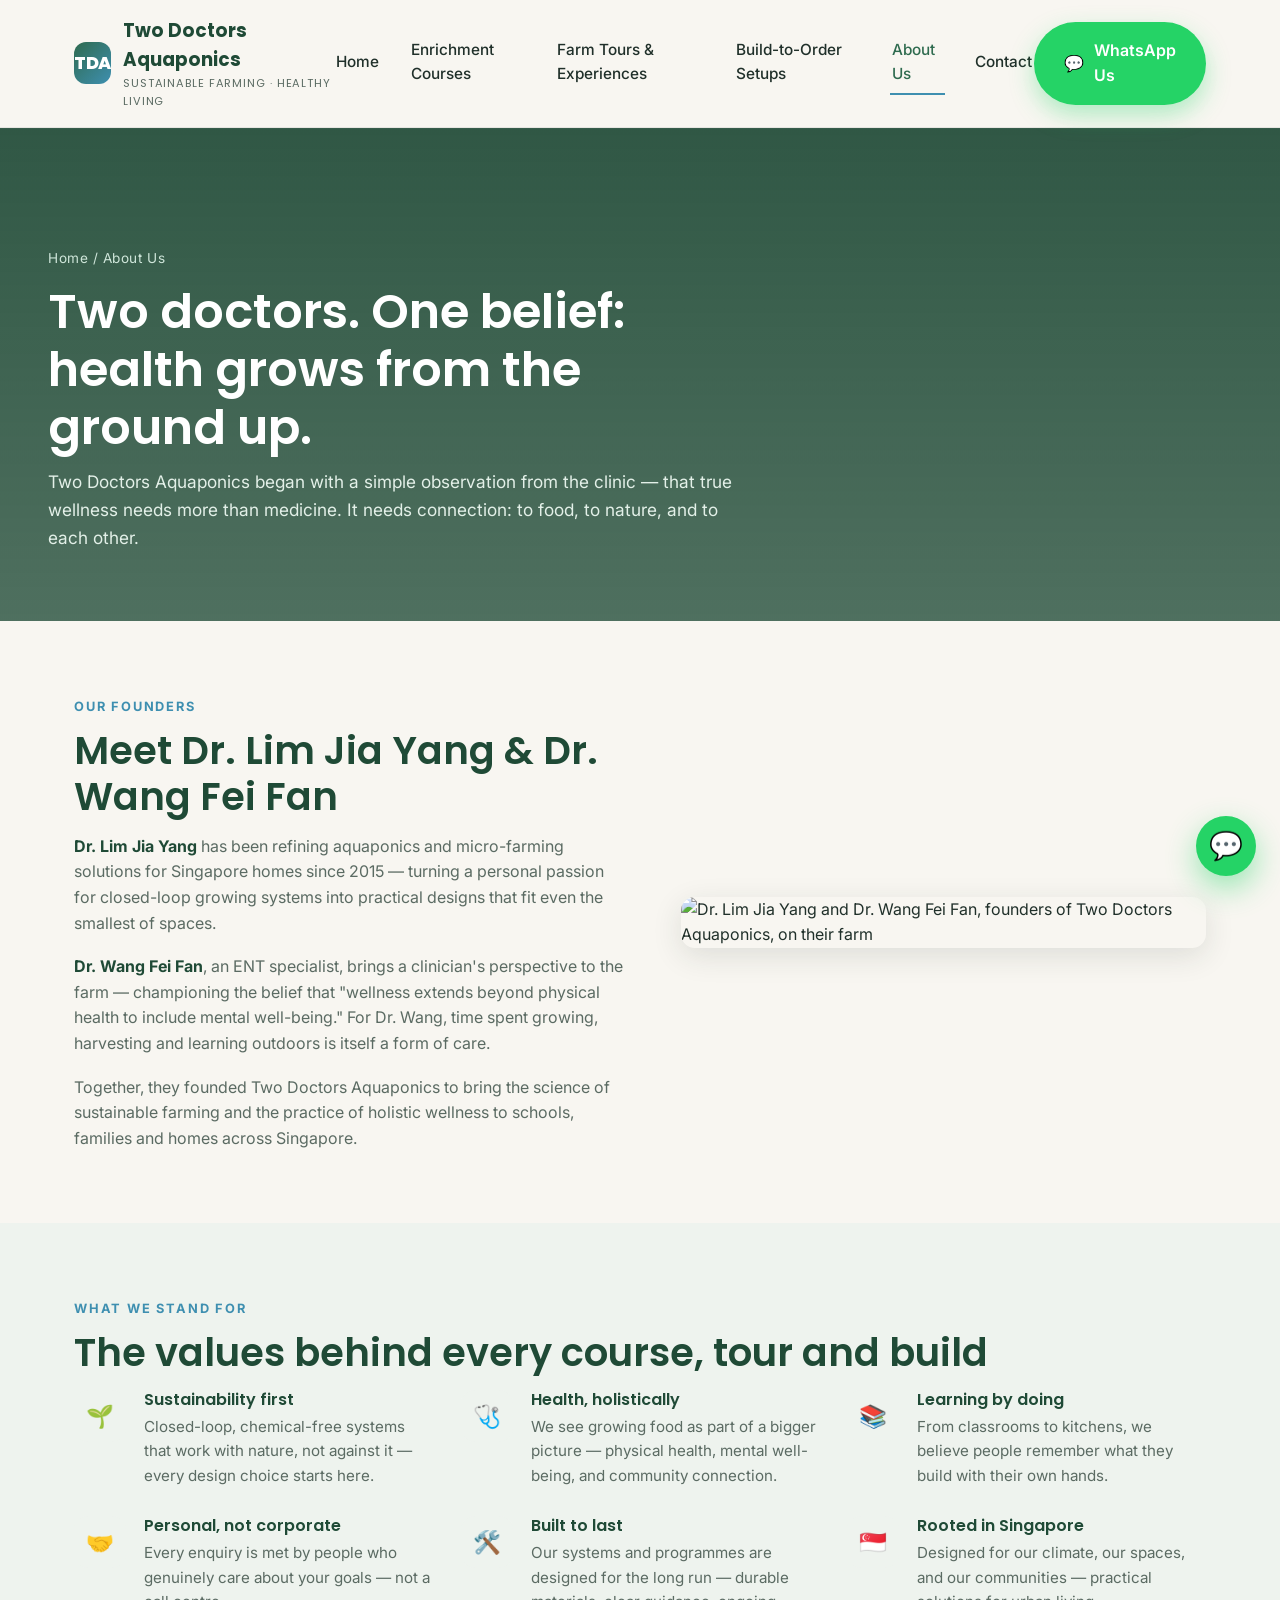
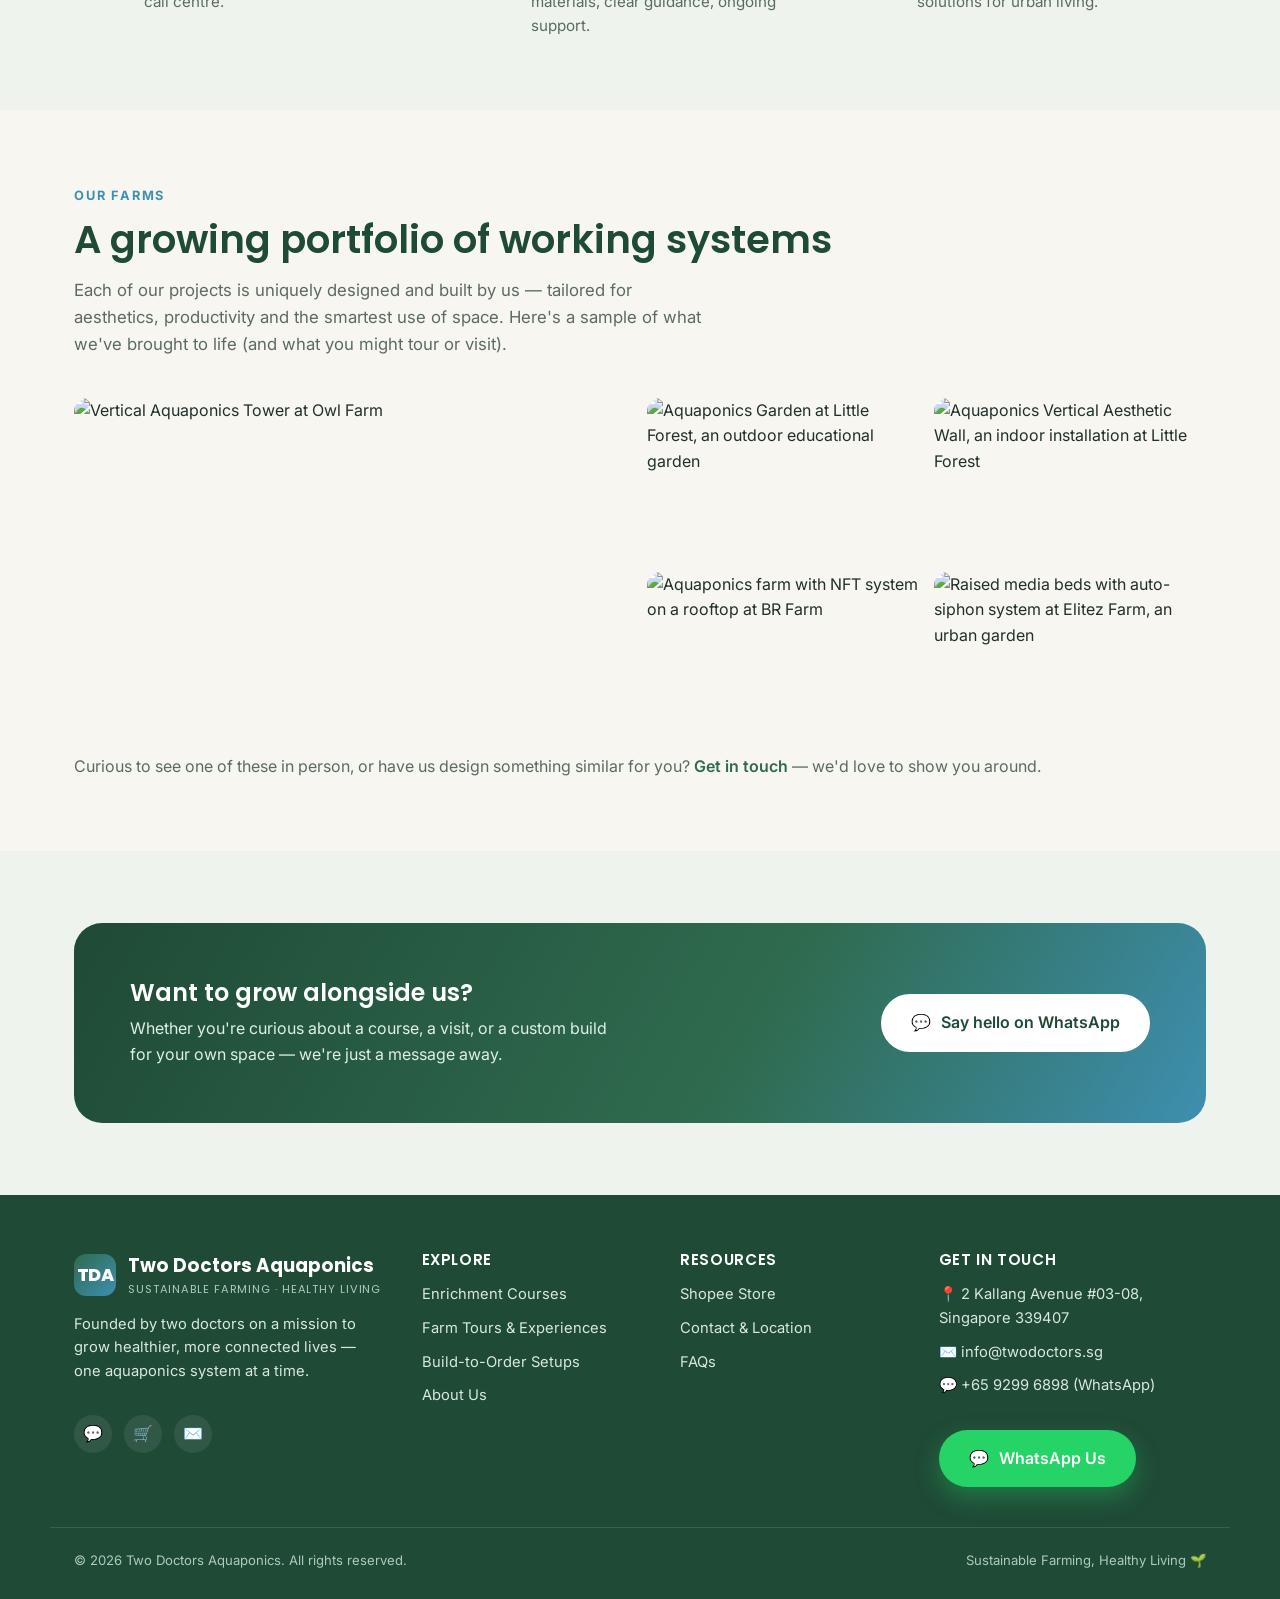
==== about.html @ 104b8935 "Initial site: Two Doctors Aquaponics marketing website Multi-page static site (home, enrichment cour" ====
<!DOCTYPE html>
<html lang="en-SG">
<head>
  <meta charset="UTF-8" />
  <meta name="viewport" content="width=device-width, initial-scale=1.0" />
  <title>About Us — Two Doctors, One Mission for Healthier Living | Two Doctors Aquaponics</title>
  <meta name="description" content="Meet the founders of Two Doctors Aquaponics — Dr. Lim Jia Yang and Dr. Wang Fei Fan — and learn how their belief in sustainable farming and holistic wellness grew into a Singapore aquaponics farm." />
  <meta name="keywords" content="Two Doctors Aquaponics founders, Dr Lim Jia Yang, Dr Wang Fei Fan, aquaponics Singapore story, sustainable farming mission, wellness and farming Singapore" />
  <meta name="robots" content="index, follow" />
  <link rel="canonical" href="https://limjyg.github.io/two-doctors-aquaponics/about.html" />
  <meta property="og:type" content="website" />
  <meta property="og:title" content="About Us | Two Doctors Aquaponics" />
  <meta property="og:description" content="Meet the founders behind Two Doctors Aquaponics and the story of how two doctors grew a farm rooted in sustainability and wellness." />
  <meta property="og:image" content="https://picsum.photos/seed/tda-about-og/1200/630" />
  <link rel="preconnect" href="https://fonts.googleapis.com" />
  <link href="https://fonts.googleapis.com/css2?family=Poppins:wght@500;600;700;800&amp;family=Inter:wght@400;500;600&amp;display=swap" rel="stylesheet" />
  <link rel="stylesheet" href="css/styles.css" />
  <link rel="icon" href="data:image/svg+xml,<svg xmlns=%22http://www.w3.org/2000/svg%22 viewBox=%220 0 100 100%22><rect width=%22100%22 height=%22100%22 rx=%2222%22 fill=%22%232f6b4f%22/><text x=%2250%22 y=%2266%22 font-size=%2248%22 text-anchor=%22middle%22 fill=%22white%22 font-family=%22Poppins,Arial%22 font-weight=%22700%22>TDA</text></svg>" />
  <script type="application/ld+json">
  {
    "@context": "https://schema.org",
    "@type": "AboutPage",
    "mainEntity": {
      "@type": "Organization",
      "name": "Two Doctors Aquaponics",
      "founder": [
        {"@type": "Person", "name": "Dr. Lim Jia Yang"},
        {"@type": "Person", "name": "Dr. Wang Fei Fan"}
      ],
      "description": "An aquaponics farm and education business founded by two doctors, focused on sustainable farming and holistic wellness."
    }
  }
  </script>
</head>
<body>
  <header class="site-header">
    <nav class="nav">
      <a href="index.html" class="brand">
        <span class="brand-mark">TDA</span>
        <span>Two Doctors Aquaponics<small>Sustainable Farming · Healthy Living</small></span>
      </a>
      <button class="nav-toggle" aria-label="Toggle navigation" aria-expanded="false">☰</button>
      <div class="nav-links">
        <a href="index.html">Home</a>
        <a href="enrichment-courses.html">Enrichment Courses</a>
        <a href="farm-tours-experiences.html">Farm Tours &amp; Experiences</a>
        <a href="custom-builds.html">Build-to-Order Setups</a>
        <a href="about.html">About Us</a>
        <a href="contact.html">Contact</a>
      </div>
      <div class="nav-cta">
        <a class="btn btn-whatsapp" href="https://wa.me/6592996898?text=Hi%20TDA%2C%20I%27d%20like%20to%20find%20out%20more%20about%20your%20story!" data-wa-label="nav_cta" target="_blank" rel="noopener">
          <span aria-hidden="true">💬</span><span class="btn-text-full">WhatsApp Us</span>
        </a>
      </div>
    </nav>
  </header>

  <header class="page-header" style="--hero-img: url('https://picsum.photos/seed/tda-about-hero/1900/700');">
    <div class="container">
      <div class="breadcrumb"><a href="index.html">Home</a> / About Us</div>
      <h1>Two doctors. One belief: health grows from the ground up.</h1>
      <p>Two Doctors Aquaponics began with a simple observation from the clinic — that true wellness needs more than medicine. It needs connection: to food, to nature, and to each other.</p>
    </div>
  </header>

  <section class="section">
    <div class="container">
      <div class="split">
        <div class="split-content reveal">
          <span class="eyebrow">Our Founders</span>
          <h2 class="section-title">Meet Dr. Lim Jia Yang &amp; Dr. Wang Fei Fan</h2>
          <p style="color:var(--color-muted); margin-bottom:18px;"><strong style="color:var(--color-primary-dark);">Dr. Lim Jia Yang</strong> has been refining aquaponics and micro-farming solutions for Singapore homes since 2015 — turning a personal passion for closed-loop growing systems into practical designs that fit even the smallest of spaces.</p>
          <p style="color:var(--color-muted); margin-bottom:18px;"><strong style="color:var(--color-primary-dark);">Dr. Wang Fei Fan</strong>, an ENT specialist, brings a clinician's perspective to the farm — championing the belief that "wellness extends beyond physical health to include mental well-being." For Dr. Wang, time spent growing, harvesting and learning outdoors is itself a form of care.</p>
          <p style="color:var(--color-muted);">Together, they founded Two Doctors Aquaponics to bring the science of sustainable farming and the practice of holistic wellness to schools, families and homes across Singapore.</p>
        </div>
        <div class="split-media reveal">
          <img src="https://picsum.photos/seed/tda-founders-portrait/760/640" alt="Dr. Lim Jia Yang and Dr. Wang Fei Fan, founders of Two Doctors Aquaponics, on their farm" loading="lazy" />
        </div>
      </div>
    </div>
  </section>

  <section class="section section-alt">
    <div class="container">
      <span class="eyebrow">What We Stand For</span>
      <h2 class="section-title">The values behind every course, tour and build</h2>
      <div class="grid grid-3">
        <div class="feature reveal">
          <div class="feature-icon" aria-hidden="true">🌱</div>
          <div><h4>Sustainability first</h4><p>Closed-loop, chemical-free systems that work with nature, not against it — every design choice starts here.</p></div>
        </div>
        <div class="feature reveal">
          <div class="feature-icon" aria-hidden="true">🩺</div>
          <div><h4>Health, holistically</h4><p>We see growing food as part of a bigger picture — physical health, mental well-being, and community connection.</p></div>
        </div>
        <div class="feature reveal">
          <div class="feature-icon" aria-hidden="true">📚</div>
          <div><h4>Learning by doing</h4><p>From classrooms to kitchens, we believe people remember what they build with their own hands.</p></div>
        </div>
        <div class="feature reveal">
          <div class="feature-icon" aria-hidden="true">🤝</div>
          <div><h4>Personal, not corporate</h4><p>Every enquiry is met by people who genuinely care about your goals — not a call centre.</p></div>
        </div>
        <div class="feature reveal">
          <div class="feature-icon" aria-hidden="true">🛠️</div>
          <div><h4>Built to last</h4><p>Our systems and programmes are designed for the long run — durable materials, clear guidance, ongoing support.</p></div>
        </div>
        <div class="feature reveal">
          <div class="feature-icon" aria-hidden="true">🇸🇬</div>
          <div><h4>Rooted in Singapore</h4><p>Designed for our climate, our spaces, and our communities — practical solutions for urban living.</p></div>
        </div>
      </div>
    </div>
  </section>

  <section class="section">
    <div class="container">
      <span class="eyebrow">Our Farms</span>
      <h2 class="section-title">A growing portfolio of working systems</h2>
      <p class="section-subtitle">Each of our projects is uniquely designed and built by us — tailored for aesthetics, productivity and the smartest use of space. Here's a sample of what we've brought to life (and what you might tour or visit).</p>
      <div class="gallery">
        <img class="span-2" src="https://picsum.photos/seed/tda-farm-owl/900/900" alt="Vertical Aquaponics Tower at Owl Farm" loading="lazy" />
        <img src="https://picsum.photos/seed/tda-farm-littleforest1/450/450" alt="Aquaponics Garden at Little Forest, an outdoor educational garden" loading="lazy" />
        <img src="https://picsum.photos/seed/tda-farm-littleforest2/450/450" alt="Aquaponics Vertical Aesthetic Wall, an indoor installation at Little Forest" loading="lazy" />
        <img src="https://picsum.photos/seed/tda-farm-brfarm/450/450" alt="Aquaponics farm with NFT system on a rooftop at BR Farm" loading="lazy" />
        <img src="https://picsum.photos/seed/tda-farm-elitez/450/450" alt="Raised media beds with auto-siphon system at Elitez Farm, an urban garden" loading="lazy" />
      </div>
      <p style="color:var(--color-muted); margin-top:22px;">Curious to see one of these in person, or have us design something similar for you? <a href="contact.html" style="color:var(--color-primary); font-weight:600;">Get in touch</a> — we'd love to show you around.</p>
    </div>
  </section>

  <section class="section section-alt">
    <div class="container">
      <div class="cta-band reveal">
        <div>
          <h2>Want to grow alongside us?</h2>
          <p>Whether you're curious about a course, a visit, or a custom build for your own space — we're just a message away.</p>
        </div>
        <a class="btn btn-ghost-light" href="https://wa.me/6592996898?text=Hi%20TDA%2C%20I%27d%20love%20to%20learn%20more%20about%20Two%20Doctors%20Aquaponics!" data-wa-label="about_cta_band" target="_blank" rel="noopener" style="background:#fff; color:var(--color-primary-dark); border-color:#fff;">
          <span aria-hidden="true">💬</span> Say hello on WhatsApp
        </a>
      </div>
    </div>
  </section>

  <footer class="site-footer">
    <div class="container footer-grid">
      <div>
        <div class="brand" style="color:#fff; margin-bottom:14px;">
          <span class="brand-mark">TDA</span>
          <span>Two Doctors Aquaponics<small style="color:#aecabd;">Sustainable Farming · Healthy Living</small></span>
        </div>
        <p style="font-size:0.92rem; max-width:320px;">Founded by two doctors on a mission to grow healthier, more connected lives — one aquaponics system at a time.</p>
        <div class="social-row mt-32">
          <a href="https://wa.me/6592996898" target="_blank" rel="noopener" aria-label="WhatsApp" data-wa-label="footer_social">💬</a>
          <a href="https://shopee.sg/shop/1357165918" target="_blank" rel="noopener" aria-label="Shopee Store">🛒</a>
          <a href="mailto:info@twodoctors.sg" aria-label="Email">✉️</a>
        </div>
      </div>
      <div>
        <h4>Explore</h4>
        <ul>
          <li><a href="enrichment-courses.html">Enrichment Courses</a></li>
          <li><a href="farm-tours-experiences.html">Farm Tours &amp; Experiences</a></li>
          <li><a href="custom-builds.html">Build-to-Order Setups</a></li>
          <li><a href="about.html">About Us</a></li>
        </ul>
      </div>
      <div>
        <h4>Resources</h4>
        <ul>
          <li><a href="https://shopee.sg/shop/1357165918" target="_blank" rel="noopener">Shopee Store</a></li>
          <li><a href="contact.html">Contact &amp; Location</a></li>
          <li><a href="index.html#offerings">FAQs</a></li>
        </ul>
      </div>
      <div>
        <h4>Get In Touch</h4>
        <ul>
          <li>📍 2 Kallang Avenue #03-08, Singapore 339407</li>
          <li>✉️ <a href="mailto:info@twodoctors.sg">info@twodoctors.sg</a></li>
          <li>💬 <a href="https://wa.me/6592996898" target="_blank" rel="noopener">+65 9299 6898 (WhatsApp)</a></li>
        </ul>
        <a class="btn btn-whatsapp mt-32" href="https://wa.me/6592996898?text=Hi%20TDA%2C%20I%27d%20like%20to%20find%20out%20more!" data-wa-label="footer_cta" target="_blank" rel="noopener">
          <span aria-hidden="true">💬</span> WhatsApp Us
        </a>
      </div>
    </div>
    <div class="container footer-bottom">
      <span>© <span id="year"></span> Two Doctors Aquaponics. All rights reserved.</span>
      <span>Sustainable Farming, Healthy Living 🌱</span>
    </div>
  </footer>
  <a class="whatsapp-float" href="https://wa.me/6592996898?text=Hi%20TDA%2C%20I%27d%20like%20to%20find%20out%20more%20about%20your%20story!" target="_blank" rel="noopener" aria-label="Chat with Two Doctors Aquaponics on WhatsApp" data-wa-label="floating_button">💬</a>
  <script src="js/main.js"></script>
</body>
</html>
---- css/styles.css ----
/* ========================================================
   Two Doctors Aquaponics — Site Styles
   Palette: deep leaf green, aqua-water blue, warm wood accent,
   cream backgrounds — evokes the closed-loop fish + plant system.
   ======================================================== */

:root {
  --color-primary: #2f6b4f;       /* deep leaf green */
  --color-primary-dark: #1f4a36;
  --color-secondary: #3e8fb0;     /* aqua / water blue */
  --color-accent: #d9a954;        /* warm wood / harvest gold */
  --color-whatsapp: #25d366;      /* WhatsApp brand green for CTAs */
  --color-whatsapp-dark: #1ebe5d;
  --color-bg: #f8f6f1;            /* warm cream */
  --color-bg-alt: #eef3ee;        /* pale leaf-tinted background */
  --color-dark: #20302a;          /* near-black green for text */
  --color-muted: #5b6b63;
  --color-white: #ffffff;
  --shadow-soft: 0 8px 30px rgba(32, 48, 42, 0.12);
  --radius: 14px;
  --max-width: 1180px;
  --font-heading: 'Poppins', 'Segoe UI', sans-serif;
  --font-body: 'Inter', 'Segoe UI', sans-serif;
}

* { box-sizing: border-box; margin: 0; padding: 0; }

html { scroll-behavior: smooth; }

body {
  font-family: var(--font-body);
  color: var(--color-dark);
  background: var(--color-bg);
  line-height: 1.6;
  -webkit-font-smoothing: antialiased;
}

img { max-width: 100%; display: block; }

a { color: inherit; text-decoration: none; }

h1, h2, h3, h4 {
  font-family: var(--font-heading);
  font-weight: 600;
  line-height: 1.2;
  color: var(--color-primary-dark);
}

.container {
  max-width: var(--max-width);
  margin: 0 auto;
  padding: 0 24px;
}

.section { padding: 72px 0; }
.section-alt { background: var(--color-bg-alt); }

.eyebrow {
  display: inline-block;
  font-size: 0.8rem;
  letter-spacing: 0.14em;
  text-transform: uppercase;
  color: var(--color-secondary);
  font-weight: 700;
  margin-bottom: 10px;
}

.section-title { font-size: clamp(1.7rem, 3.4vw, 2.4rem); margin-bottom: 14px; }
.section-subtitle { color: var(--color-muted); max-width: 640px; margin-bottom: 40px; font-size: 1.05rem; }

/* ---------- Buttons ---------- */
.btn {
  display: inline-flex;
  align-items: center;
  gap: 10px;
  padding: 14px 28px;
  border-radius: 999px;
  font-weight: 600;
  font-size: 1rem;
  border: 2px solid transparent;
  cursor: pointer;
  transition: transform 0.15s ease, box-shadow 0.15s ease, background 0.15s ease;
}
.btn:hover { transform: translateY(-2px); }

.btn-whatsapp {
  background: var(--color-whatsapp);
  color: var(--color-white);
  box-shadow: 0 10px 24px rgba(37, 211, 102, 0.35);
}
.btn-whatsapp:hover { background: var(--color-whatsapp-dark); }

.btn-outline {
  background: transparent;
  border-color: var(--color-primary);
  color: var(--color-primary-dark);
}
.btn-outline:hover { background: var(--color-primary); color: var(--color-white); }

.btn-ghost-light {
  background: rgba(255,255,255,0.12);
  border-color: rgba(255,255,255,0.6);
  color: var(--color-white);
  backdrop-filter: blur(4px);
}
.btn-ghost-light:hover { background: var(--color-white); color: var(--color-primary-dark); }

/* ---------- Header / Nav ---------- */
.site-header {
  position: sticky;
  top: 0;
  z-index: 100;
  background: rgba(248, 246, 241, 0.92);
  backdrop-filter: blur(8px);
  border-bottom: 1px solid rgba(32, 48, 42, 0.08);
}
.nav {
  display: flex;
  align-items: center;
  justify-content: space-between;
  padding: 16px 24px;
  max-width: var(--max-width);
  margin: 0 auto;
}
.brand {
  display: flex;
  align-items: center;
  gap: 12px;
  font-family: var(--font-heading);
  font-weight: 700;
  font-size: 1.15rem;
  color: var(--color-primary-dark);
}
.brand-mark {
  width: 42px;
  height: 42px;
  border-radius: 12px;
  background: linear-gradient(135deg, var(--color-primary) 0%, var(--color-secondary) 100%);
  display: flex;
  align-items: center;
  justify-content: center;
  color: var(--color-white);
  font-weight: 800;
  font-size: 1.1rem;
  letter-spacing: -0.02em;
}
.brand small { display: block; font-weight: 400; font-size: 0.7rem; color: var(--color-muted); letter-spacing: 0.08em; text-transform: uppercase; }

.nav-links {
  display: flex;
  align-items: center;
  gap: 28px;
  font-weight: 500;
  font-size: 0.96rem;
}
.nav-links a { padding: 6px 2px; border-bottom: 2px solid transparent; transition: border-color 0.15s ease, color 0.15s ease; }
.nav-links a:hover, .nav-links a.active { color: var(--color-primary); border-bottom-color: var(--color-secondary); }

.nav-cta { display: flex; align-items: center; gap: 16px; }
.nav-toggle { display: none; background: none; border: none; font-size: 1.6rem; cursor: pointer; color: var(--color-primary-dark); }

@media (max-width: 880px) {
  .nav-links {
    position: absolute;
    top: 100%; left: 0; right: 0;
    background: var(--color-white);
    flex-direction: column;
    align-items: flex-start;
    padding: 18px 24px;
    gap: 14px;
    box-shadow: var(--shadow-soft);
    display: none;
  }
  .nav-links.open { display: flex; }
  .nav-toggle { display: block; }
  .nav-cta .btn span.btn-text-full { display: none; }
}

/* ---------- Hero ---------- */
.hero {
  position: relative;
  min-height: 86vh;
  display: flex;
  align-items: center;
  color: var(--color-white);
  overflow: hidden;
}
.hero-bg {
  position: absolute;
  inset: 0;
  background-size: cover;
  background-position: center;
  transform: scale(1.04);
}
.hero-overlay {
  position: absolute;
  inset: 0;
  background: linear-gradient(180deg, rgba(20,40,32,0.62) 0%, rgba(20,40,32,0.78) 100%);
}
.hero-content {
  position: relative;
  z-index: 2;
  max-width: 720px;
  padding: 120px 24px 80px;
  margin: 0 auto;
  width: 100%;
}
.hero .eyebrow { color: #bfe6cf; }
.hero h1 {
  color: var(--color-white);
  font-size: clamp(2.2rem, 5.4vw, 3.6rem);
  margin-bottom: 18px;
}
.hero p { font-size: 1.15rem; color: #e7f1ea; max-width: 560px; margin-bottom: 34px; }
.hero-actions { display: flex; flex-wrap: wrap; gap: 16px; }
.hero-stats {
  position: relative;
  z-index: 2;
  display: flex;
  flex-wrap: wrap;
  gap: 36px;
  max-width: var(--max-width);
  margin: 0 auto;
  padding: 0 24px 48px;
}
.hero-stat strong { display: block; font-size: 1.6rem; font-family: var(--font-heading); }
.hero-stat span { font-size: 0.85rem; color: #cfe6da; letter-spacing: 0.04em; }

/* ---------- Offering / Feature Cards ---------- */
.grid {
  display: grid;
  gap: 28px;
}
.grid-4 { grid-template-columns: repeat(4, 1fr); }
.grid-3 { grid-template-columns: repeat(3, 1fr); }
.grid-2 { grid-template-columns: repeat(2, 1fr); }
@media (max-width: 1000px) { .grid-4 { grid-template-columns: repeat(2, 1fr); } .grid-3 { grid-template-columns: repeat(2,1fr);} }
@media (max-width: 640px) { .grid-4, .grid-3, .grid-2 { grid-template-columns: 1fr; } }

.card {
  background: var(--color-white);
  border-radius: var(--radius);
  overflow: hidden;
  box-shadow: var(--shadow-soft);
  display: flex;
  flex-direction: column;
  transition: transform 0.2s ease, box-shadow 0.2s ease;
}
.card:hover { transform: translateY(-6px); box-shadow: 0 20px 44px rgba(32,48,42,0.18); }
.card-img { aspect-ratio: 4 / 3; overflow: hidden; }
.card-img img { width: 100%; height: 100%; object-fit: cover; transition: transform 0.4s ease; }
.card:hover .card-img img { transform: scale(1.08); }
.card-body { padding: 22px 22px 26px; display: flex; flex-direction: column; gap: 10px; flex: 1; }
.card-body h3 { font-size: 1.15rem; }
.card-body p { color: var(--color-muted); font-size: 0.95rem; flex: 1; }
.card-tag {
  align-self: flex-start;
  font-size: 0.72rem;
  letter-spacing: 0.08em;
  text-transform: uppercase;
  font-weight: 700;
  color: var(--color-secondary);
  background: rgba(62,143,176,0.12);
  padding: 5px 12px;
  border-radius: 999px;
}
.card-link { font-weight: 600; color: var(--color-primary); display: inline-flex; align-items: center; gap: 6px; }
.card-link:hover { color: var(--color-secondary); }

/* feature / icon list */
.feature {
  display: flex;
  gap: 18px;
  align-items: flex-start;
}
.feature-icon {
  flex-shrink: 0;
  width: 52px; height: 52px;
  border-radius: 14px;
  background: var(--color-bg-alt);
  display: flex; align-items: center; justify-content: center;
  font-size: 1.4rem;
}
.feature h4 { margin-bottom: 6px; }
.feature p { color: var(--color-muted); font-size: 0.95rem; }

/* ---------- Photo gallery / collage ---------- */
.gallery { display: grid; grid-template-columns: repeat(4, 1fr); grid-auto-rows: 160px; gap: 14px; }
.gallery img { width: 100%; height: 100%; object-fit: cover; border-radius: var(--radius); }
.gallery .span-2 { grid-column: span 2; grid-row: span 2; }
@media (max-width: 760px) {
  .gallery { grid-template-columns: repeat(2, 1fr); grid-auto-rows: 130px; }
  .gallery .span-2 { grid-column: span 2; grid-row: span 1; }
}

/* ---------- Split / About sections ---------- */
.split {
  display: grid;
  grid-template-columns: 1.05fr 1fr;
  gap: 56px;
  align-items: center;
}
@media (max-width: 880px) { .split { grid-template-columns: 1fr; } }
.split img { border-radius: var(--radius); box-shadow: var(--shadow-soft); }
.split.reverse .split-media { order: 2; }
@media (max-width: 880px) { .split.reverse .split-media { order: 0; } }

/* ---------- Steps / process ---------- */
.steps { counter-reset: step; display: grid; grid-template-columns: repeat(4, 1fr); gap: 24px; }
@media (max-width: 880px) { .steps { grid-template-columns: repeat(2, 1fr); } }
@media (max-width: 540px) { .steps { grid-template-columns: 1fr; } }
.step { position: relative; padding: 28px 22px; background: var(--color-white); border-radius: var(--radius); box-shadow: var(--shadow-soft); }
.step::before {
  counter-increment: step;
  content: counter(step);
  display: inline-flex;
  align-items: center; justify-content: center;
  width: 38px; height: 38px;
  border-radius: 50%;
  background: var(--color-primary);
  color: var(--color-white);
  font-weight: 700;
  margin-bottom: 14px;
  font-family: var(--font-heading);
}
.step h4 { margin-bottom: 8px; }
.step p { color: var(--color-muted); font-size: 0.92rem; }

/* ---------- Testimonials ---------- */
.testimonial {
  background: var(--color-white);
  border-radius: var(--radius);
  padding: 28px 26px;
  box-shadow: var(--shadow-soft);
}
.testimonial p.quote { font-size: 1.02rem; color: var(--color-dark); margin-bottom: 18px; }
.testimonial .who { display: flex; align-items: center; gap: 12px; }
.avatar { width: 44px; height: 44px; border-radius: 50%; background: var(--color-bg-alt); display: flex; align-items: center; justify-content: center; font-weight: 700; color: var(--color-primary); }
.who strong { display: block; font-size: 0.92rem; }
.who span { font-size: 0.8rem; color: var(--color-muted); }
.stars { color: var(--color-accent); letter-spacing: 2px; margin-bottom: 10px; }

/* ---------- CTA band ---------- */
.cta-band {
  background: linear-gradient(120deg, var(--color-primary-dark), var(--color-primary) 60%, var(--color-secondary));
  color: var(--color-white);
  border-radius: 28px;
  padding: 56px;
  display: flex;
  flex-wrap: wrap;
  align-items: center;
  justify-content: space-between;
  gap: 28px;
}
.cta-band h2 { color: var(--color-white); margin-bottom: 8px; }
.cta-band p { color: #dff0e6; max-width: 480px; }
@media (max-width: 700px) { .cta-band { padding: 36px 26px; text-align: center; justify-content: center; } .cta-band p { margin: 0 auto; } }

/* ---------- FAQ ---------- */
.faq-item { border-bottom: 1px solid rgba(32,48,42,0.12); padding: 20px 0; }
.faq-item summary { cursor: pointer; font-weight: 600; font-size: 1.02rem; list-style: none; display: flex; justify-content: space-between; align-items: center; }
.faq-item summary::-webkit-details-marker { display: none; }
.faq-item summary::after { content: '+'; font-size: 1.4rem; color: var(--color-secondary); transition: transform 0.2s ease; }
.faq-item[open] summary::after { transform: rotate(45deg); }
.faq-item p { margin-top: 12px; color: var(--color-muted); }

/* ---------- Page header (inner pages) ---------- */
.page-header {
  background: linear-gradient(180deg, rgba(31,74,54,0.92), rgba(31,74,54,0.78)), var(--hero-img, none);
  background-size: cover;
  background-position: center;
  color: var(--color-white);
  padding: 120px 24px 70px;
  text-align: left;
}
.page-header .container { max-width: 760px; margin: 0; }
.page-header h1 { color: var(--color-white); font-size: clamp(2rem, 4.6vw, 3rem); }
.page-header p { color: #e3f0e8; margin-top: 12px; font-size: 1.08rem; }
.breadcrumb { font-size: 0.85rem; color: #cfe6da; margin-bottom: 14px; letter-spacing: 0.04em; }
.breadcrumb a:hover { color: var(--color-white); text-decoration: underline; }

/* ---------- Footer ---------- */
.site-footer {
  background: var(--color-primary-dark);
  color: #d9e8df;
  padding: 56px 0 28px;
}
.footer-grid { display: grid; grid-template-columns: 1.4fr 1fr 1fr 1.2fr; gap: 36px; }
@media (max-width: 800px) { .footer-grid { grid-template-columns: repeat(2, 1fr); } }
@media (max-width: 540px) { .footer-grid { grid-template-columns: 1fr; } }
.footer-grid h4 { color: var(--color-white); font-size: 0.95rem; margin-bottom: 14px; letter-spacing: 0.04em; text-transform: uppercase; }
.footer-grid ul { list-style: none; display: flex; flex-direction: column; gap: 10px; font-size: 0.92rem; }
.footer-grid a:hover { color: var(--color-white); }
.footer-bottom {
  border-top: 1px solid rgba(255,255,255,0.12);
  margin-top: 40px;
  padding-top: 22px;
  display: flex; flex-wrap: wrap; gap: 12px;
  justify-content: space-between;
  font-size: 0.82rem;
  color: #aecabd;
}
.social-row { display: flex; gap: 12px; }
.social-row a {
  width: 38px; height: 38px; border-radius: 50%;
  background: rgba(255,255,255,0.08);
  display: flex; align-items: center; justify-content: center;
  font-size: 1rem;
}
.social-row a:hover { background: var(--color-secondary); }

/* ---------- Floating WhatsApp button ---------- */
.whatsapp-float {
  position: fixed;
  bottom: 24px;
  right: 24px;
  z-index: 200;
  background: var(--color-whatsapp);
  color: var(--color-white);
  width: 60px; height: 60px;
  border-radius: 50%;
  display: flex; align-items: center; justify-content: center;
  font-size: 1.7rem;
  box-shadow: 0 12px 30px rgba(37,211,102,0.45);
  animation: pulse-wa 2.6s infinite;
}
.whatsapp-float:hover { transform: scale(1.08); }
@keyframes pulse-wa {
  0% { box-shadow: 0 0 0 0 rgba(37,211,102,0.45); }
  70% { box-shadow: 0 0 0 16px rgba(37,211,102,0); }
  100% { box-shadow: 0 0 0 0 rgba(37,211,102,0); }
}

/* ---------- Utility ---------- */
.text-center { text-align: center; }
.mx-auto { margin-left: auto; margin-right: auto; }
.mt-32 { margin-top: 32px; }
.badge-row { display: flex; flex-wrap: wrap; gap: 12px; margin-top: 18px; }
.badge {
  font-size: 0.8rem; font-weight: 600;
  padding: 8px 16px; border-radius: 999px;
  background: var(--color-bg-alt); color: var(--color-primary-dark);
}
.reveal { opacity: 0; transform: translateY(24px); transition: opacity 0.6s ease, transform 0.6s ease; }
.reveal.in-view { opacity: 1; transform: translateY(0); }
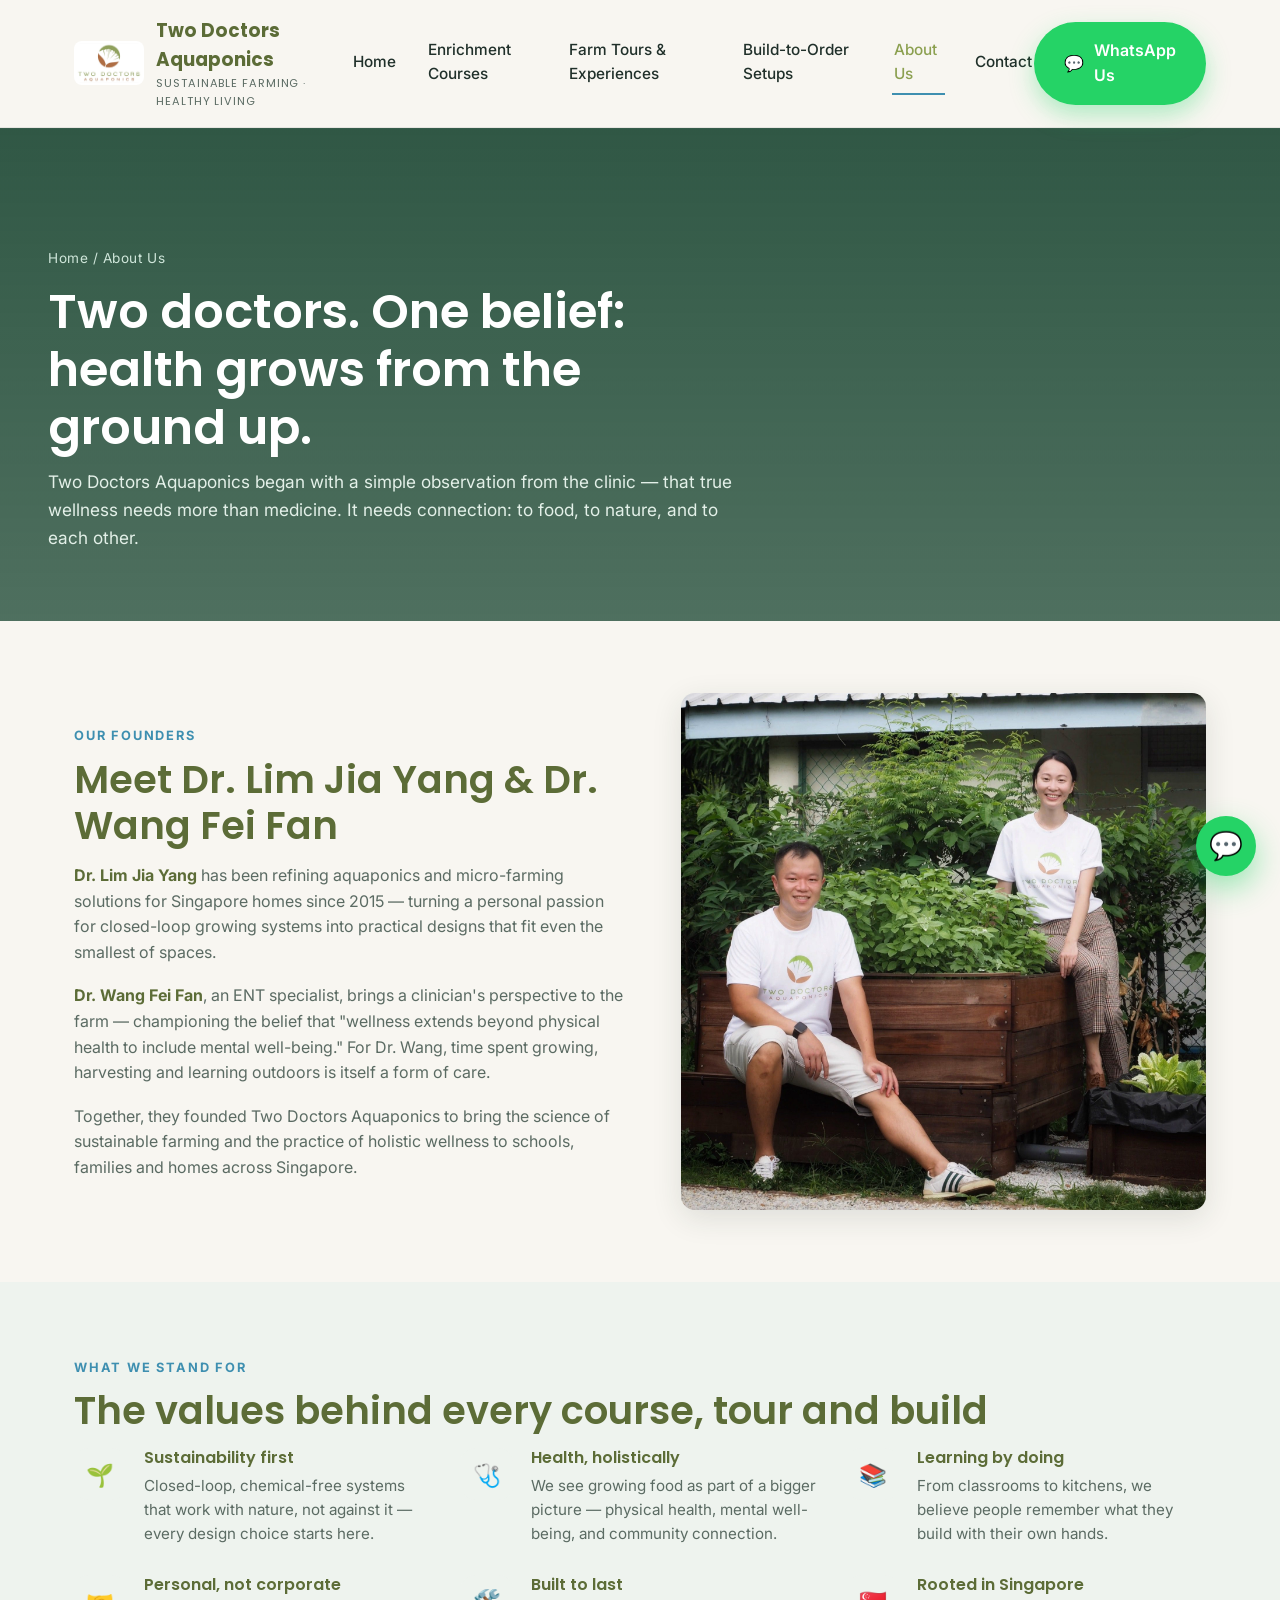
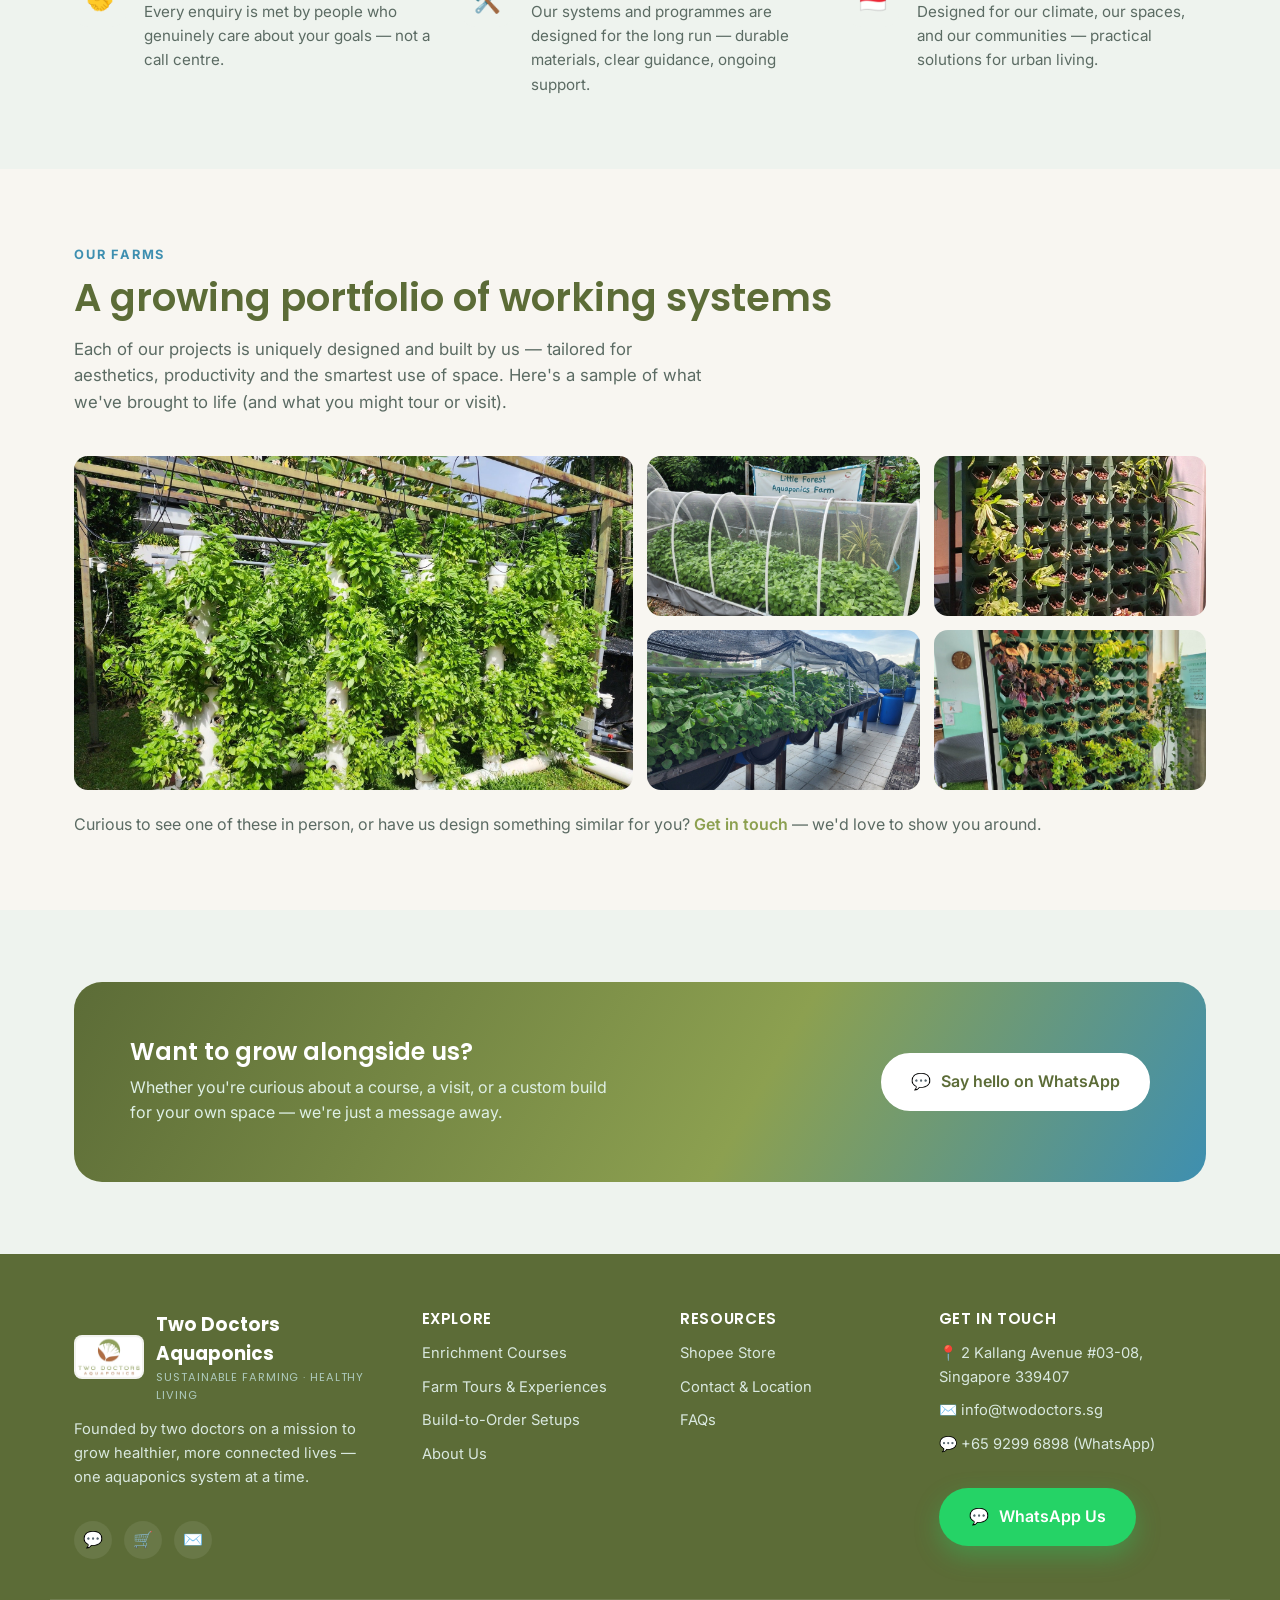
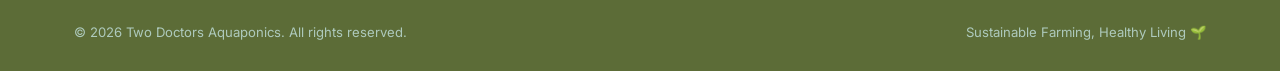
==== commit adbec4b3: "Replace placeholder imagery with TDA's real photos and logo Sourced the actual logo and farm/team ph" ====
--- a/about.html
+++ b/about.html
@@ -11,7 +11,7 @@
   <meta property="og:type" content="website" />
   <meta property="og:title" content="About Us | Two Doctors Aquaponics" />
   <meta property="og:description" content="Meet the founders behind Two Doctors Aquaponics and the story of how two doctors grew a farm rooted in sustainability and wellness." />
-  <meta property="og:image" content="https://picsum.photos/seed/tda-about-og/1200/630" />
+  <meta property="og:image" content="https://limjyg.github.io/two-doctors-aquaponics/images/home-img-3.jpg" />
   <link rel="preconnect" href="https://fonts.googleapis.com" />
   <link href="https://fonts.googleapis.com/css2?family=Poppins:wght@500;600;700;800&amp;family=Inter:wght@400;500;600&amp;display=swap" rel="stylesheet" />
   <link rel="stylesheet" href="css/styles.css" />
@@ -36,7 +36,7 @@
   <header class="site-header">
     <nav class="nav">
       <a href="index.html" class="brand">
-        <span class="brand-mark">TDA</span>
+        <img class="brand-logo" src="images/logo.jpg" alt="Two Doctors Aquaponics logo" />
         <span>Two Doctors Aquaponics<small>Sustainable Farming · Healthy Living</small></span>
       </a>
       <button class="nav-toggle" aria-label="Toggle navigation" aria-expanded="false">☰</button>
@@ -56,7 +56,7 @@
     </nav>
   </header>
 
-  <header class="page-header" style="--hero-img: url('https://picsum.photos/seed/tda-about-hero/1900/700');">
+  <header class="page-header" style="--hero-img: url('images/hero-banner.jpg');">
     <div class="container">
       <div class="breadcrumb"><a href="index.html">Home</a> / About Us</div>
       <h1>Two doctors. One belief: health grows from the ground up.</h1>
@@ -75,7 +75,7 @@
           <p style="color:var(--color-muted);">Together, they founded Two Doctors Aquaponics to bring the science of sustainable farming and the practice of holistic wellness to schools, families and homes across Singapore.</p>
         </div>
         <div class="split-media reveal">
-          <img src="https://picsum.photos/seed/tda-founders-portrait/760/640" alt="Dr. Lim Jia Yang and Dr. Wang Fei Fan, founders of Two Doctors Aquaponics, on their farm" loading="lazy" />
+          <img src="images/home-img-3.jpg" alt="Members of the Two Doctors Aquaponics team, in branded TDA t-shirts, beside a raised aquaponics growing bed they built and maintain" loading="lazy" />
         </div>
       </div>
     </div>
@@ -120,11 +120,11 @@
       <h2 class="section-title">A growing portfolio of working systems</h2>
       <p class="section-subtitle">Each of our projects is uniquely designed and built by us — tailored for aesthetics, productivity and the smartest use of space. Here's a sample of what we've brought to life (and what you might tour or visit).</p>
       <div class="gallery">
-        <img class="span-2" src="https://picsum.photos/seed/tda-farm-owl/900/900" alt="Vertical Aquaponics Tower at Owl Farm" loading="lazy" />
-        <img src="https://picsum.photos/seed/tda-farm-littleforest1/450/450" alt="Aquaponics Garden at Little Forest, an outdoor educational garden" loading="lazy" />
-        <img src="https://picsum.photos/seed/tda-farm-littleforest2/450/450" alt="Aquaponics Vertical Aesthetic Wall, an indoor installation at Little Forest" loading="lazy" />
-        <img src="https://picsum.photos/seed/tda-farm-brfarm/450/450" alt="Aquaponics farm with NFT system on a rooftop at BR Farm" loading="lazy" />
-        <img src="https://picsum.photos/seed/tda-farm-elitez/450/450" alt="Raised media beds with auto-siphon system at Elitez Farm, an urban garden" loading="lazy" />
+        <img class="span-2" src="images/farm-3.jpg" alt="Vertical Aquaponics Tower at Owl Farm, densely covered in lush greenery" loading="lazy" />
+        <img src="images/farm-2.jpg" alt="Aquaponics Garden at Little Forest, an outdoor educational garden growing under netting" loading="lazy" />
+        <img src="images/aesthetic-design.jpg" alt="Aquaponics Vertical Aesthetic Wall, an indoor installation at Little Forest with a fish tank base" loading="lazy" />
+        <img src="images/farm-5.jpg" alt="Aquaponics farm with an NFT system on the rooftop at BR Farm, shaded with netting" loading="lazy" />
+        <img src="images/farm-4.jpg" alt="Raised media beds with an auto-siphon system at Elitez Farm, an urban garden beside a fish tank" loading="lazy" />
       </div>
       <p style="color:var(--color-muted); margin-top:22px;">Curious to see one of these in person, or have us design something similar for you? <a href="contact.html" style="color:var(--color-primary); font-weight:600;">Get in touch</a> — we'd love to show you around.</p>
     </div>
@@ -148,7 +148,7 @@
     <div class="container footer-grid">
       <div>
         <div class="brand" style="color:#fff; margin-bottom:14px;">
-          <span class="brand-mark">TDA</span>
+          <img class="brand-logo" src="images/logo.jpg" alt="Two Doctors Aquaponics logo" />
           <span>Two Doctors Aquaponics<small style="color:#aecabd;">Sustainable Farming · Healthy Living</small></span>
         </div>
         <p style="font-size:0.92rem; max-width:320px;">Founded by two doctors on a mission to grow healthier, more connected lives — one aquaponics system at a time.</p>
--- a/css/styles.css
+++ b/css/styles.css
@@ -5,10 +5,10 @@
    ======================================================== */
 
 :root {
-  --color-primary: #2f6b4f;       /* deep leaf green */
-  --color-primary-dark: #1f4a36;
-  --color-secondary: #3e8fb0;     /* aqua / water blue */
-  --color-accent: #d9a954;        /* warm wood / harvest gold */
+  --color-primary: #8ca050;       /* sage green — sampled from the TDA logo */
+  --color-primary-dark: #5c6c37;  /* deeper shade of the logo's leaf green */
+  --color-secondary: #3e8fb0;     /* aqua / water blue (complements the "aqua" in aquaponics) */
+  --color-accent: #a0643c;        /* terracotta brown — sampled from the TDA logo */
   --color-whatsapp: #25d366;      /* WhatsApp brand green for CTAs */
   --color-whatsapp-dark: #1ebe5d;
   --color-bg: #f8f6f1;            /* warm cream */
@@ -131,19 +131,15 @@
   font-size: 1.15rem;
   color: var(--color-primary-dark);
 }
-.brand-mark {
-  width: 42px;
-  height: 42px;
-  border-radius: 12px;
-  background: linear-gradient(135deg, var(--color-primary) 0%, var(--color-secondary) 100%);
-  display: flex;
-  align-items: center;
-  justify-content: center;
-  color: var(--color-white);
-  font-weight: 800;
-  font-size: 1.1rem;
-  letter-spacing: -0.02em;
-}
+.brand-logo {
+  height: 44px;
+  width: auto;
+  border-radius: 8px;
+  object-fit: contain;
+  background: var(--color-white);
+  padding: 2px;
+}
+.site-footer .brand-logo { background: rgba(255,255,255,0.92); }
 .brand small { display: block; font-weight: 400; font-size: 0.7rem; color: var(--color-muted); letter-spacing: 0.08em; text-transform: uppercase; }
 
 .nav-links {
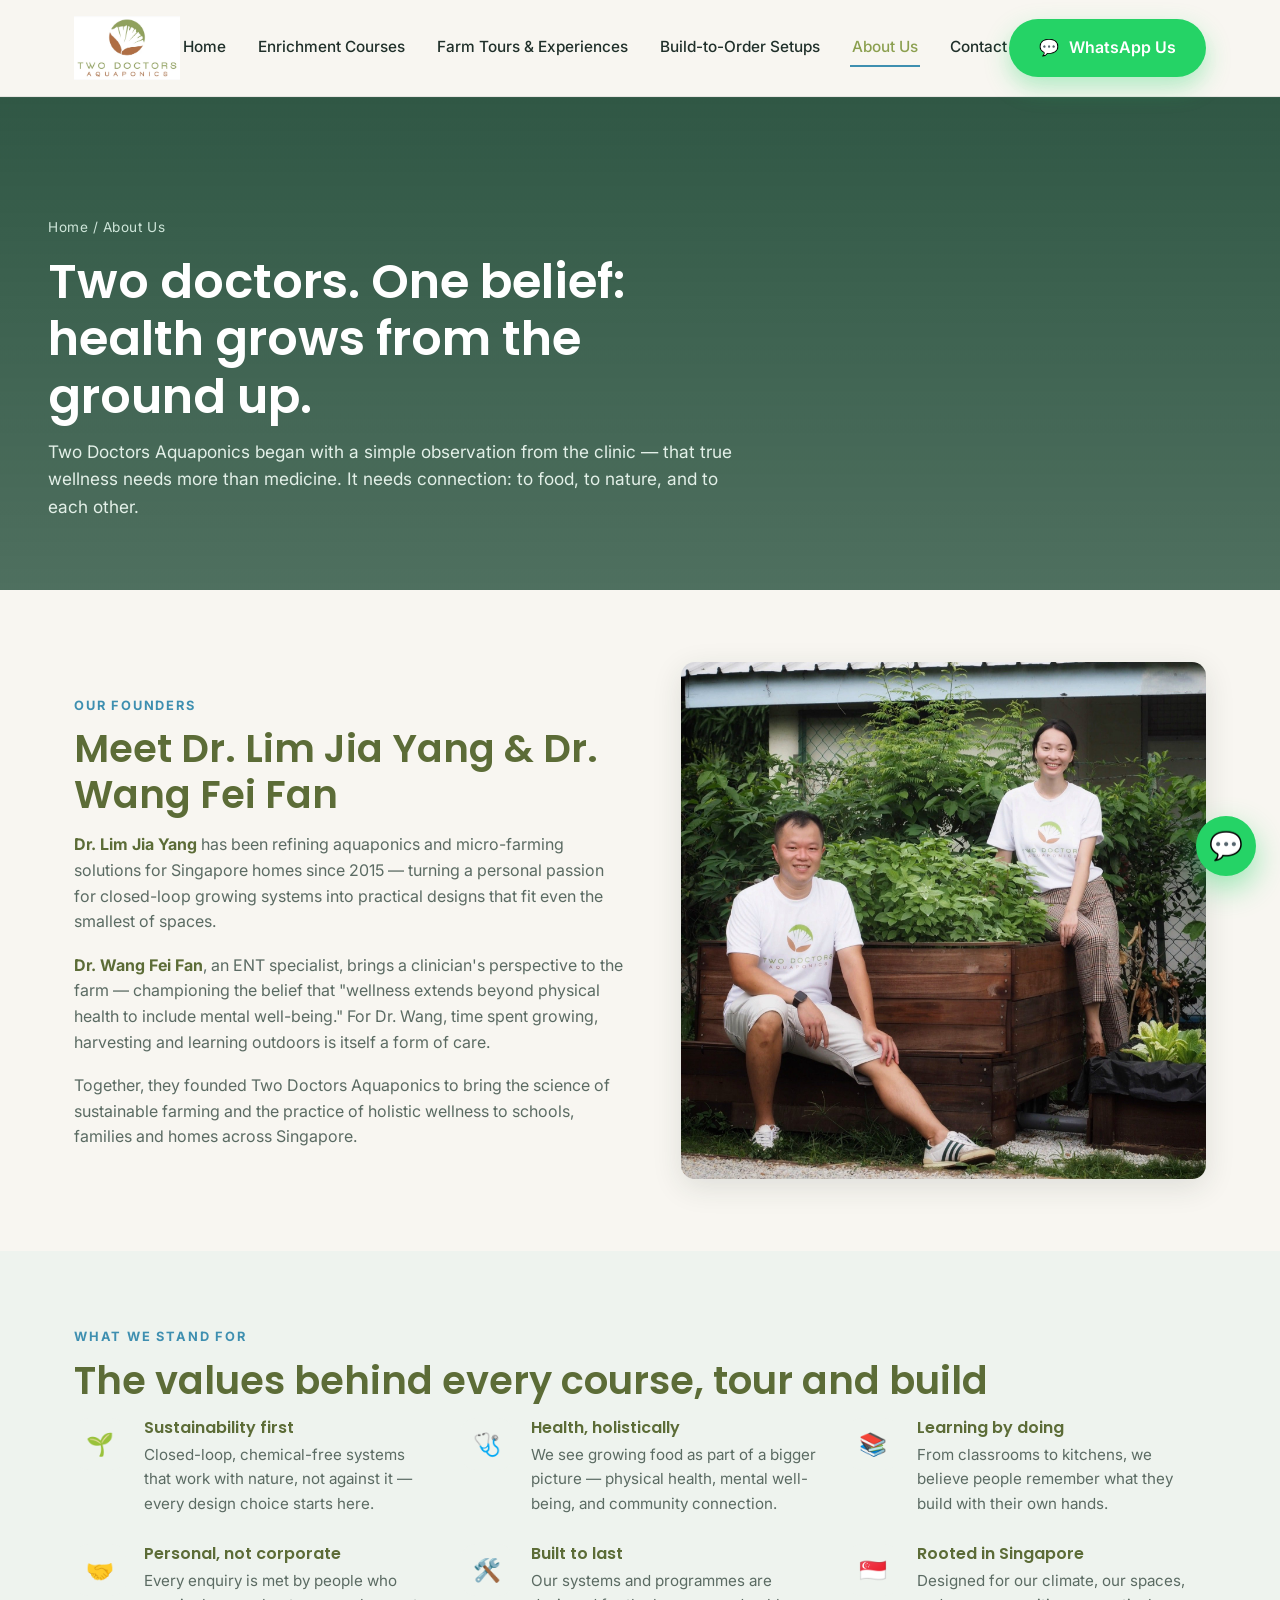
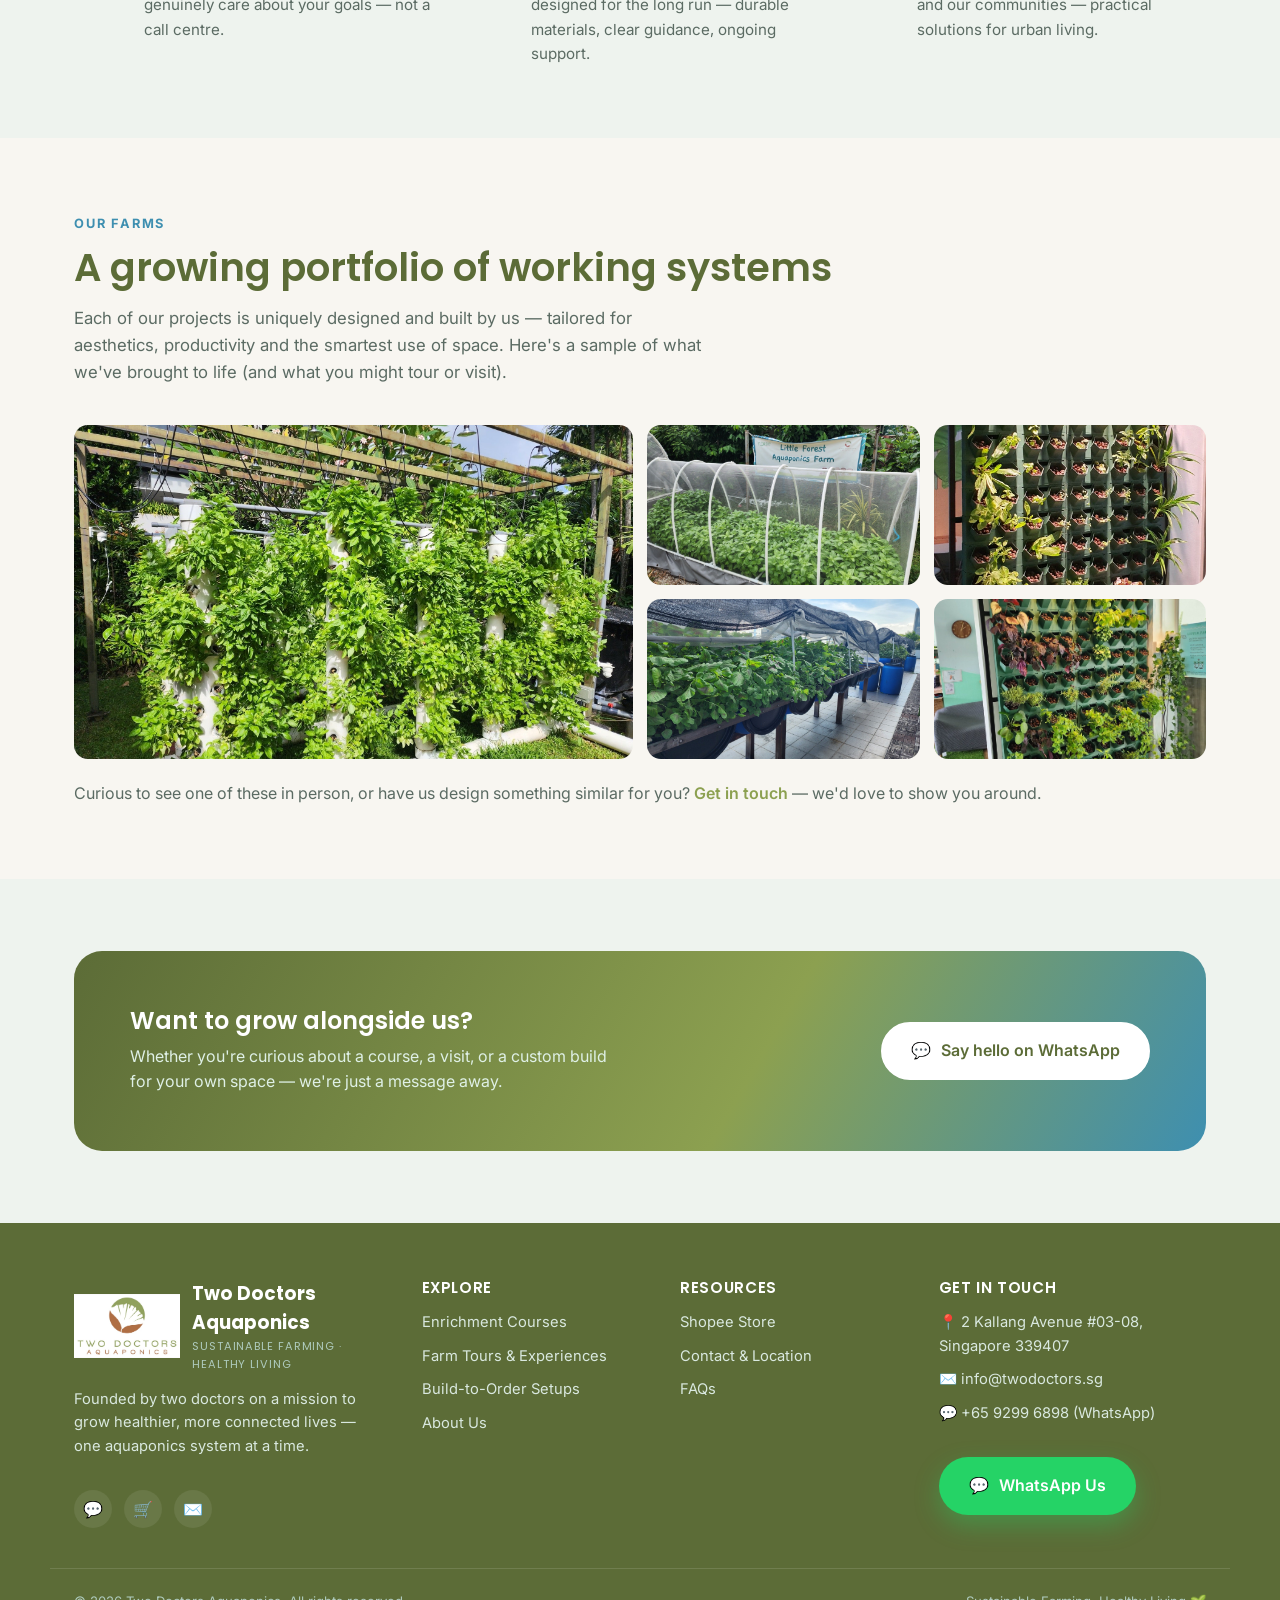
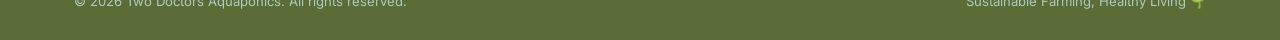
==== commit 27a32706: "Restyle header logo to match the original twodoctors.sg branding Enlarge the logo mark and drop the " ====
--- a/about.html
+++ b/about.html
@@ -15,7 +15,10 @@
   <link rel="preconnect" href="https://fonts.googleapis.com" />
   <link href="https://fonts.googleapis.com/css2?family=Poppins:wght@500;600;700;800&amp;family=Inter:wght@400;500;600&amp;display=swap" rel="stylesheet" />
   <link rel="stylesheet" href="css/styles.css" />
-  <link rel="icon" href="data:image/svg+xml,<svg xmlns=%22http://www.w3.org/2000/svg%22 viewBox=%220 0 100 100%22><rect width=%22100%22 height=%22100%22 rx=%2222%22 fill=%22%232f6b4f%22/><text x=%2250%22 y=%2266%22 font-size=%2248%22 text-anchor=%22middle%22 fill=%22white%22 font-family=%22Poppins,Arial%22 font-weight=%22700%22>TDA</text></svg>" />
+  <link rel="icon" type="image/png" sizes="32x32" href="images/favicon-32.png" />
+  <link rel="icon" type="image/png" sizes="192x192" href="images/favicon-192.png" />
+  <link rel="apple-touch-icon" sizes="180x180" href="images/apple-touch-icon.png" />
+  <link rel="shortcut icon" href="images/favicon.ico" />
   <script type="application/ld+json">
   {
     "@context": "https://schema.org",
@@ -37,8 +40,7 @@
     <nav class="nav">
       <a href="index.html" class="brand">
         <img class="brand-logo" src="images/logo.jpg" alt="Two Doctors Aquaponics logo" />
-        <span>Two Doctors Aquaponics<small>Sustainable Farming · Healthy Living</small></span>
-      </a>
+            </a>
       <button class="nav-toggle" aria-label="Toggle navigation" aria-expanded="false">☰</button>
       <div class="nav-links">
         <a href="index.html">Home</a>
--- a/css/styles.css
+++ b/css/styles.css
@@ -132,14 +132,10 @@
   color: var(--color-primary-dark);
 }
 .brand-logo {
-  height: 44px;
+  height: 64px;
   width: auto;
-  border-radius: 8px;
   object-fit: contain;
-  background: var(--color-white);
-  padding: 2px;
-}
-.site-footer .brand-logo { background: rgba(255,255,255,0.92); }
+}
 .brand small { display: block; font-weight: 400; font-size: 0.7rem; color: var(--color-muted); letter-spacing: 0.08em; text-transform: uppercase; }
 
 .nav-links {
@@ -177,7 +173,9 @@
   position: relative;
   min-height: 86vh;
   display: flex;
-  align-items: center;
+  flex-direction: column;
+  justify-content: center;
+  align-items: stretch;
   color: var(--color-white);
   overflow: hidden;
 }
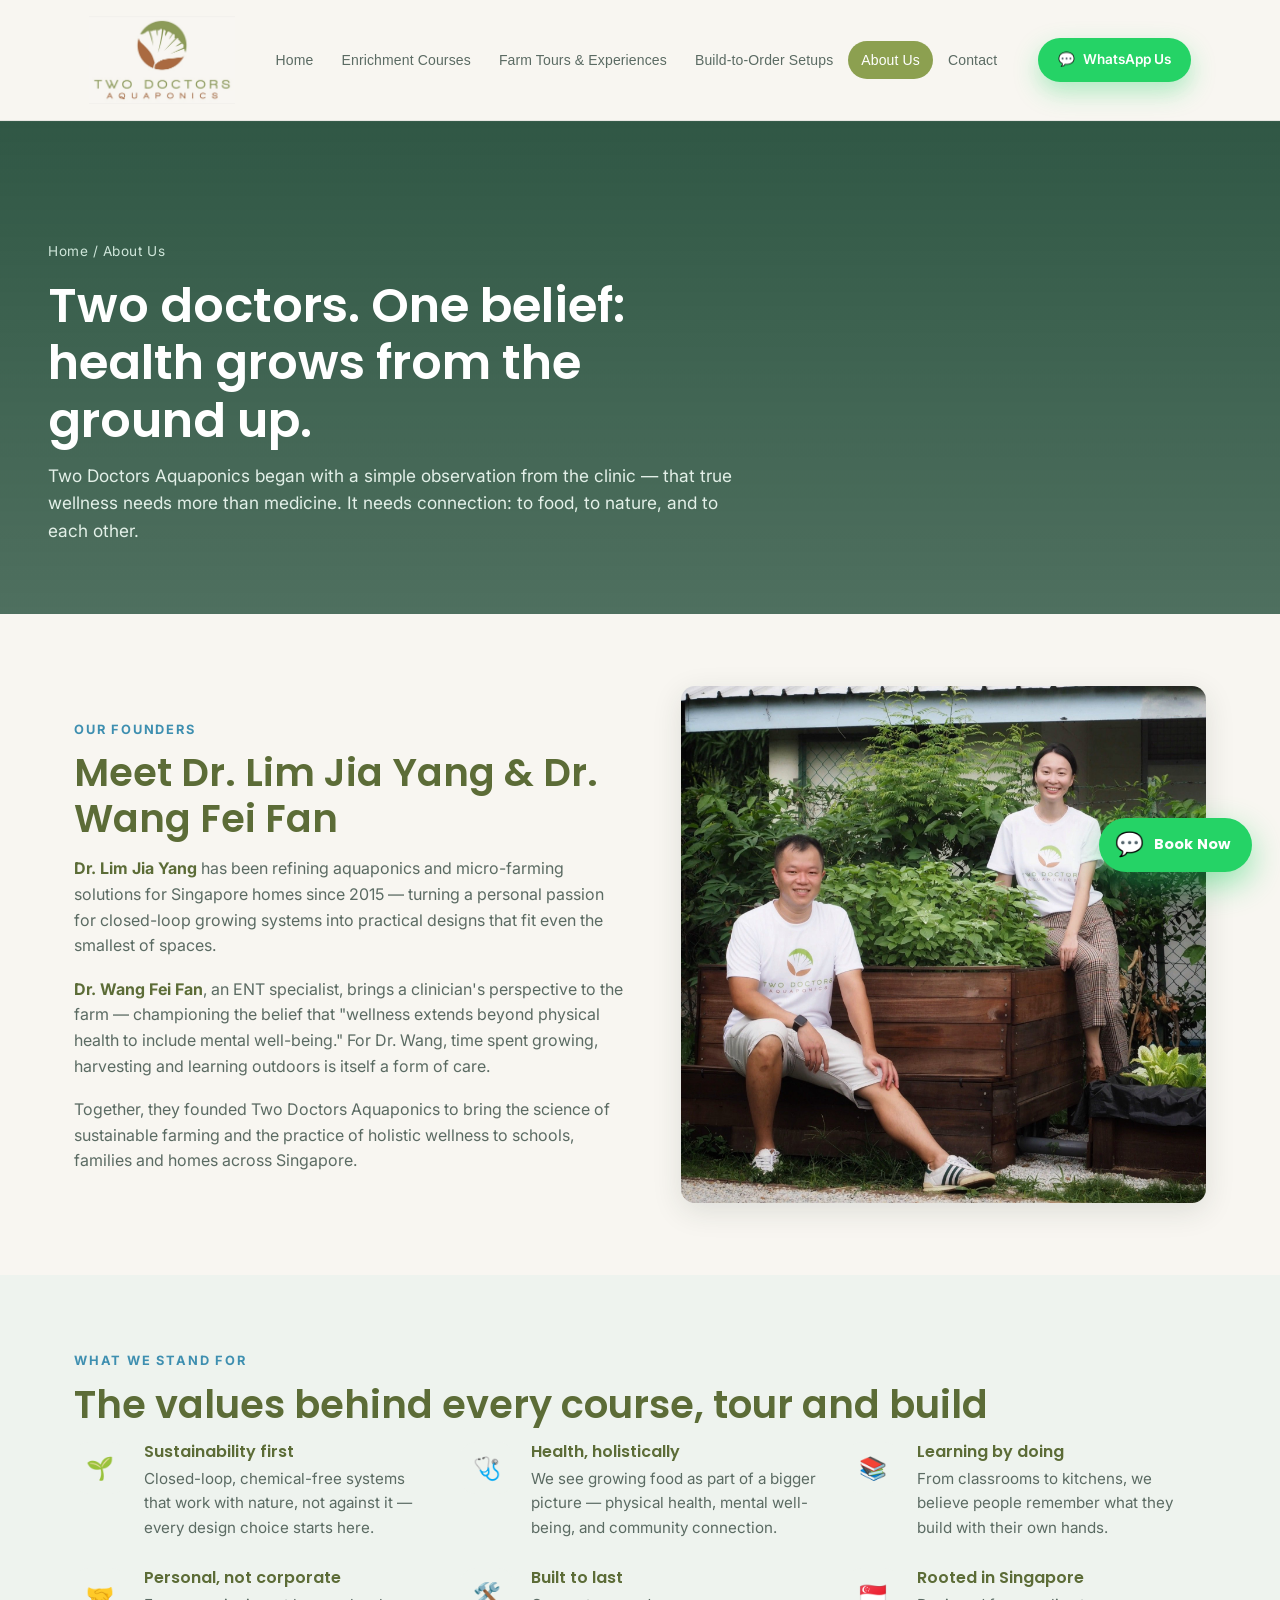
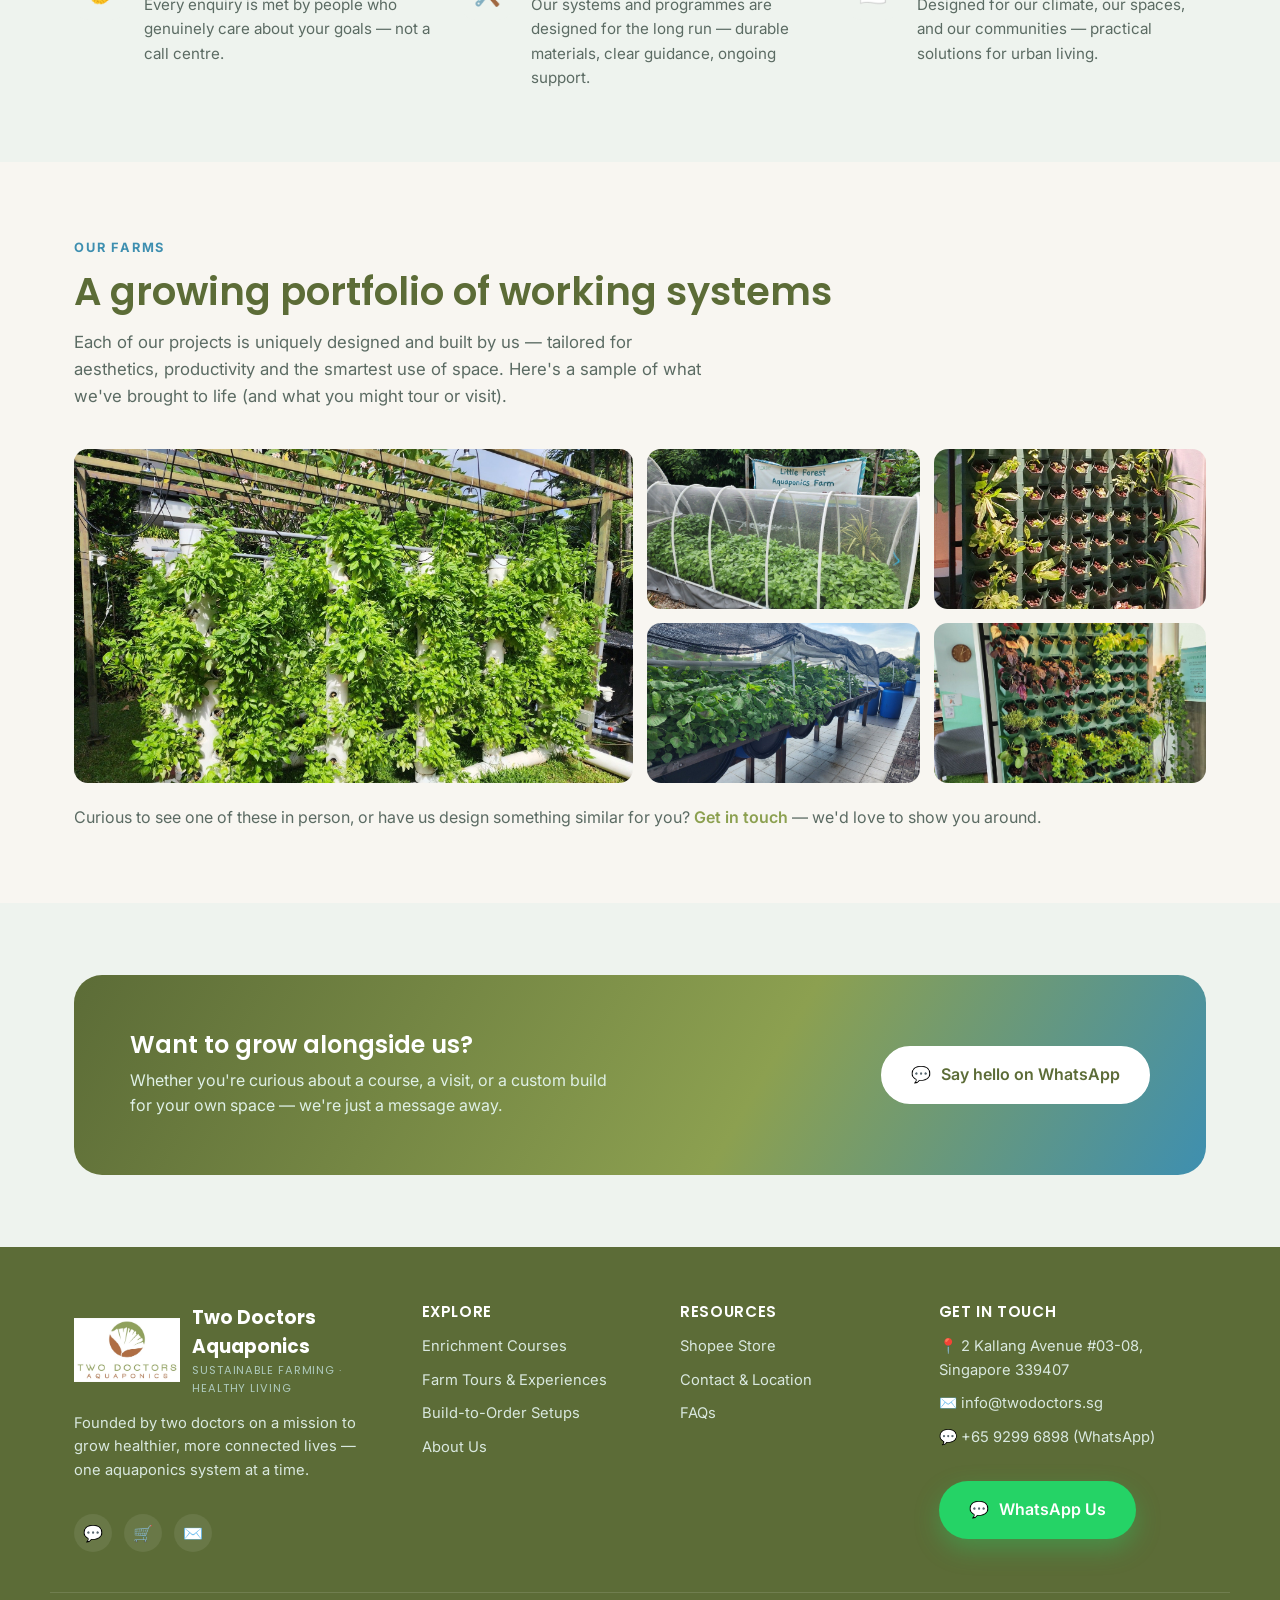
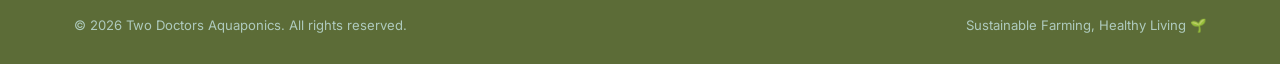
==== commit bcf63a15: "Redesign navigation: pill-style links, CSS hamburger, animated X close Replaces uppercase underline-" ====
--- a/about.html
+++ b/about.html
@@ -41,7 +41,7 @@
       <a href="index.html" class="brand">
         <img class="brand-logo" src="images/logo.jpg" alt="Two Doctors Aquaponics logo" />
             </a>
-      <button class="nav-toggle" aria-label="Toggle navigation" aria-expanded="false">☰</button>
+      <button class="nav-toggle" aria-label="Toggle navigation" aria-expanded="false"><span></span><span></span><span></span></button>
       <div class="nav-links">
         <a href="index.html">Home</a>
         <a href="enrichment-courses.html">Enrichment Courses</a>
--- a/css/styles.css
+++ b/css/styles.css
@@ -117,7 +117,8 @@
 .nav {
   display: flex;
   align-items: center;
-  justify-content: space-between;
+  justify-content: center;
+  gap: 28px;
   padding: 16px 24px;
   max-width: var(--max-width);
   margin: 0 auto;
@@ -136,20 +137,53 @@
   width: auto;
   object-fit: contain;
 }
+.site-header .brand-logo {
+  height: 88px;
+  mix-blend-mode: multiply;
+}
 .brand small { display: block; font-weight: 400; font-size: 0.7rem; color: var(--color-muted); letter-spacing: 0.08em; text-transform: uppercase; }
 
 .nav-links {
   display: flex;
   align-items: center;
-  gap: 28px;
+  gap: 2px;
+  font-family: var(--font-heading);
   font-weight: 500;
-  font-size: 0.96rem;
-}
-.nav-links a { padding: 6px 2px; border-bottom: 2px solid transparent; transition: border-color 0.15s ease, color 0.15s ease; }
-.nav-links a:hover, .nav-links a.active { color: var(--color-primary); border-bottom-color: var(--color-secondary); }
-
-.nav-cta { display: flex; align-items: center; gap: 16px; }
-.nav-toggle { display: none; background: none; border: none; font-size: 1.6rem; cursor: pointer; color: var(--color-primary-dark); }
+  font-size: 0.875rem;
+  letter-spacing: 0.01em;
+}
+.nav-links a {
+  padding: 8px 13px;
+  border-radius: 999px;
+  border-bottom: none;
+  color: var(--color-muted);
+  transition: background 0.18s ease, color 0.18s ease;
+  white-space: nowrap;
+}
+.nav-links a:hover { background: var(--color-bg-alt); color: var(--color-primary-dark); border-bottom-color: transparent; }
+.nav-links a.active { background: var(--color-primary); color: var(--color-white); border-bottom-color: transparent; }
+
+.nav-cta { display: flex; align-items: center; gap: 12px; }
+.nav-cta .btn { padding: 9px 18px; font-size: 0.85rem; gap: 8px; white-space: nowrap; }
+
+/* Hamburger toggle — pill shape, CSS lines */
+.nav-toggle {
+  display: none;
+  flex-direction: column; justify-content: center; align-items: center; gap: 5px;
+  width: 42px; height: 42px; border-radius: 999px;
+  background: var(--color-bg-alt); border: none; cursor: pointer;
+  transition: background 0.18s ease;
+  flex-shrink: 0;
+}
+.nav-toggle:hover { background: rgba(140,160,80,0.18); }
+.nav-toggle span {
+  display: block; width: 18px; height: 2px;
+  background: var(--color-primary-dark); border-radius: 2px;
+  transition: transform 0.22s ease, opacity 0.22s ease;
+}
+.nav-toggle.open span:nth-child(1) { transform: translateY(7px) rotate(45deg); }
+.nav-toggle.open span:nth-child(2) { opacity: 0; }
+.nav-toggle.open span:nth-child(3) { transform: translateY(-7px) rotate(-45deg); }
 
 @media (max-width: 880px) {
   .nav-links {
@@ -157,15 +191,30 @@
     top: 100%; left: 0; right: 0;
     background: var(--color-white);
     flex-direction: column;
-    align-items: flex-start;
-    padding: 18px 24px;
-    gap: 14px;
-    box-shadow: var(--shadow-soft);
+    align-items: stretch;
+    padding: 10px 14px 16px;
+    gap: 2px;
+    box-shadow: 0 16px 40px rgba(32,48,42,0.13);
+    border-top: 1px solid rgba(32,48,42,0.06);
     display: none;
   }
   .nav-links.open { display: flex; }
-  .nav-toggle { display: block; }
+  .nav-links a {
+    padding: 11px 16px;
+    border-radius: 12px;
+    color: var(--color-dark);
+    font-size: 0.92rem;
+  }
+  .nav-links a:hover { background: var(--color-bg-alt); color: var(--color-primary-dark); }
+  .nav-links a.active { background: var(--color-primary); color: var(--color-white); }
+  .nav-toggle { display: flex; }
   .nav-cta .btn span.btn-text-full { display: none; }
+}
+
+@media (max-width: 480px) {
+  .nav { padding: 14px 16px; gap: 12px; }
+  .site-header .brand-logo { height: 56px; }
+  .nav-cta .btn { padding: 8px 12px; }
 }
 
 /* ---------- Hero ---------- */
@@ -406,24 +455,103 @@
 /* ---------- Floating WhatsApp button ---------- */
 .whatsapp-float {
   position: fixed;
-  bottom: 24px;
-  right: 24px;
-  z-index: 200;
+  bottom: 28px; right: 28px; z-index: 200;
   background: var(--color-whatsapp);
   color: var(--color-white);
-  width: 60px; height: 60px;
-  border-radius: 50%;
-  display: flex; align-items: center; justify-content: center;
-  font-size: 1.7rem;
-  box-shadow: 0 12px 30px rgba(37,211,102,0.45);
+  height: 54px; padding: 0 22px 0 16px;
+  border-radius: 999px;
+  display: flex; align-items: center; gap: 10px;
+  font-size: 1.45rem;
+  font-family: var(--font-heading); font-weight: 700;
+  box-shadow: 0 12px 32px rgba(37,211,102,0.48);
   animation: pulse-wa 2.6s infinite;
-}
-.whatsapp-float:hover { transform: scale(1.08); }
+  white-space: nowrap;
+  transition: transform 0.18s ease, box-shadow 0.18s ease;
+}
+.whatsapp-float .wa-float-text { font-size: 0.9rem; letter-spacing: 0.01em; }
+.whatsapp-float:hover { transform: scale(1.04); box-shadow: 0 16px 44px rgba(37,211,102,0.6); }
 @keyframes pulse-wa {
   0% { box-shadow: 0 0 0 0 rgba(37,211,102,0.45); }
   70% { box-shadow: 0 0 0 16px rgba(37,211,102,0); }
   100% { box-shadow: 0 0 0 0 rgba(37,211,102,0); }
 }
+@media (max-width: 640px) { .whatsapp-float { display: none; } }
+
+/* ---------- Comparison table ---------- */
+.table-scroll { overflow-x: auto; margin-bottom: 40px; }
+.compare-table { width: 100%; min-width: 600px; border-collapse: collapse; background: var(--color-white); border-radius: var(--radius); overflow: hidden; box-shadow: var(--shadow-soft); }
+.compare-table th, .compare-table td { padding: 14px 18px; text-align: left; border-bottom: 1px solid rgba(32,48,42,0.08); font-size: 0.92rem; }
+.compare-table thead th { background: var(--color-bg-alt); font-family: var(--font-heading); color: var(--color-primary-dark); font-size: 0.78rem; text-transform: uppercase; letter-spacing: 0.06em; }
+.compare-table tbody tr:last-child td { border-bottom: none; }
+.compare-table td:first-child { font-weight: 600; color: var(--color-primary-dark); }
+.compare-table a { color: var(--color-primary-dark); text-decoration: underline; text-decoration-color: rgba(140,160,80,0.4); }
+.compare-table a:hover { color: var(--color-primary); }
+
+/* ---------- Tour / experience package cards ---------- */
+.package-card { position: relative; }
+.package-card.featured { border: 2px solid var(--color-primary); }
+.package-ribbon {
+  position: absolute;
+  top: 16px;
+  right: 16px;
+  background: var(--color-accent);
+  color: var(--color-white);
+  padding: 7px 18px;
+  font-size: 0.7rem;
+  font-weight: 700;
+  letter-spacing: 0.08em;
+  text-transform: uppercase;
+  border-radius: 999px;
+  box-shadow: 0 4px 12px rgba(0,0,0,0.25);
+  z-index: 2;
+}
+.package-duration {
+  align-self: flex-start;
+  font-size: 0.72rem;
+  letter-spacing: 0.08em;
+  text-transform: uppercase;
+  font-weight: 700;
+  color: var(--color-secondary);
+  background: rgba(62,143,176,0.12);
+  padding: 5px 12px;
+  border-radius: 999px;
+}
+.package-highlights { list-style: none; display: flex; flex-direction: column; gap: 8px; margin: 2px 0; }
+.package-highlights li { font-size: 0.92rem; color: var(--color-muted); }
+.price-row {
+  display: flex;
+  gap: 18px;
+  padding: 14px 0;
+  margin: 4px 0 2px;
+  border-top: 1px solid rgba(32,48,42,0.08);
+  border-bottom: 1px solid rgba(32,48,42,0.08);
+}
+.price-block { flex: 1; }
+.price-block strong { display: block; font-family: var(--font-heading); font-size: 1.5rem; color: var(--color-primary-dark); line-height: 1.3; }
+.price-block span { font-size: 0.76rem; color: var(--color-muted); text-transform: uppercase; letter-spacing: 0.04em; }
+
+/* ---------- Age-group guide ---------- */
+.age-grid { display: grid; grid-template-columns: repeat(5, 1fr); gap: 20px; }
+@media (max-width: 1000px) { .age-grid { grid-template-columns: repeat(3, 1fr); } }
+@media (max-width: 640px) { .age-grid { grid-template-columns: repeat(2, 1fr); } }
+@media (max-width: 420px) { .age-grid { grid-template-columns: 1fr; } }
+.age-card {
+  background: var(--color-white);
+  border-radius: var(--radius);
+  box-shadow: var(--shadow-soft);
+  padding: 26px 20px;
+  text-align: center;
+  transition: transform 0.2s ease, box-shadow 0.2s ease;
+}
+.age-card:hover { transform: translateY(-4px); box-shadow: 0 16px 36px rgba(32,48,42,0.16); }
+.age-card .age-icon { font-size: 2.2rem; margin-bottom: 12px; }
+.age-card h4 { font-size: 0.96rem; margin-bottom: 8px; }
+.age-card p { font-size: 0.85rem; color: var(--color-muted); margin-bottom: 14px; }
+.age-card a { font-size: 0.82rem; font-weight: 700; color: var(--color-primary); }
+.age-card a:hover { color: var(--color-secondary); }
+
+/* ---------- Add-on cards ---------- */
+.addon-icon { font-size: 2.6rem; line-height: 1; margin-bottom: 4px; }
 
 /* ---------- Utility ---------- */
 .text-center { text-align: center; }
@@ -434,6 +562,68 @@
   font-size: 0.8rem; font-weight: 600;
   padding: 8px 16px; border-radius: 999px;
   background: var(--color-bg-alt); color: var(--color-primary-dark);
-}
+  transition: background 0.15s ease, color 0.15s ease;
+}
+a.badge:hover { background: var(--color-primary); color: var(--color-white); }
 .reveal { opacity: 0; transform: translateY(24px); transition: opacity 0.6s ease, transform 0.6s ease; }
 .reveal.in-view { opacity: 1; transform: translateY(0); }
+
+/* ---------- Hero micro-copy ---------- */
+.hero-cta-note { font-size: 0.8rem; color: rgba(207,230,218,0.85); margin-top: 10px; letter-spacing: 0.02em; }
+
+/* ---------- Highlight first step (WhatsApp action) ---------- */
+.step-highlight {
+  border: 2px solid rgba(37,211,102,0.4);
+  background: linear-gradient(135deg, var(--color-white), #f3faf5);
+}
+.step-highlight::before { background: var(--color-whatsapp); }
+
+/* ---------- Trust strip ---------- */
+.trust-strip { background: var(--color-white); padding: 13px 0; border-bottom: 1px solid rgba(32,48,42,0.07); }
+.trust-strip .container { display: flex; flex-wrap: wrap; align-items: center; justify-content: center; gap: 8px 30px; }
+.trust-item { display: flex; align-items: center; gap: 6px; font-size: 0.82rem; font-weight: 600; color: var(--color-muted); white-space: nowrap; }
+.trust-item .ti-check { color: var(--color-primary); font-weight: 900; }
+
+/* ---------- Availability badge ---------- */
+.avail-badge {
+  display: inline-flex; align-items: center; gap: 7px;
+  background: rgba(37,211,102,0.15); border: 1px solid rgba(37,211,102,0.35);
+  color: #b8f5cc; padding: 5px 13px; border-radius: 999px;
+  font-size: 0.77rem; font-weight: 700; letter-spacing: 0.07em;
+  margin-bottom: 14px; text-transform: uppercase;
+}
+.avail-badge::before { content: ''; display: inline-block; width: 7px; height: 7px; border-radius: 50%; background: #25d366; animation: blink-dot 1.6s ease-in-out infinite; flex-shrink: 0; }
+@keyframes blink-dot { 0%, 100% { opacity: 1; } 50% { opacity: 0.3; } }
+
+/* ---------- Card WhatsApp quick-book button ---------- */
+.card-wa-btn {
+  display: flex; align-items: center; justify-content: center; gap: 8px;
+  background: var(--color-whatsapp); color: var(--color-white);
+  padding: 11px 18px; border-radius: 999px;
+  font-family: var(--font-heading); font-weight: 700; font-size: 0.84rem;
+  margin-top: 10px; transition: background 0.15s ease, transform 0.15s ease;
+}
+.card-wa-btn:hover { background: var(--color-whatsapp-dark); color: var(--color-white); transform: translateY(-1px); }
+
+/* ---------- Testimonial decorative quote ---------- */
+.testimonial { position: relative; overflow: hidden; }
+.testimonial::before {
+  content: '\201C'; position: absolute; top: 6px; left: 14px;
+  font-family: Georgia, 'Times New Roman', serif; font-size: 5.5rem; line-height: 1;
+  color: rgba(140,160,80,0.1); pointer-events: none; user-select: none; z-index: 0;
+}
+.testimonial p.quote, .testimonial .who, .testimonial .stars { position: relative; z-index: 1; }
+
+/* ---------- Mobile sticky WhatsApp bar ---------- */
+.mobile-wa-bar {
+  display: none; position: fixed; bottom: 0; left: 0; right: 0; z-index: 300;
+  background: var(--color-whatsapp); color: var(--color-white);
+  padding: 15px 20px; gap: 10px; align-items: center; justify-content: center;
+  font-family: var(--font-heading); font-weight: 700; font-size: 1rem;
+  box-shadow: 0 -6px 24px rgba(37,211,102,0.38); text-decoration: none;
+  letter-spacing: 0.01em;
+}
+@media (max-width: 640px) {
+  .mobile-wa-bar { display: flex; }
+  body { padding-bottom: 56px; }
+}
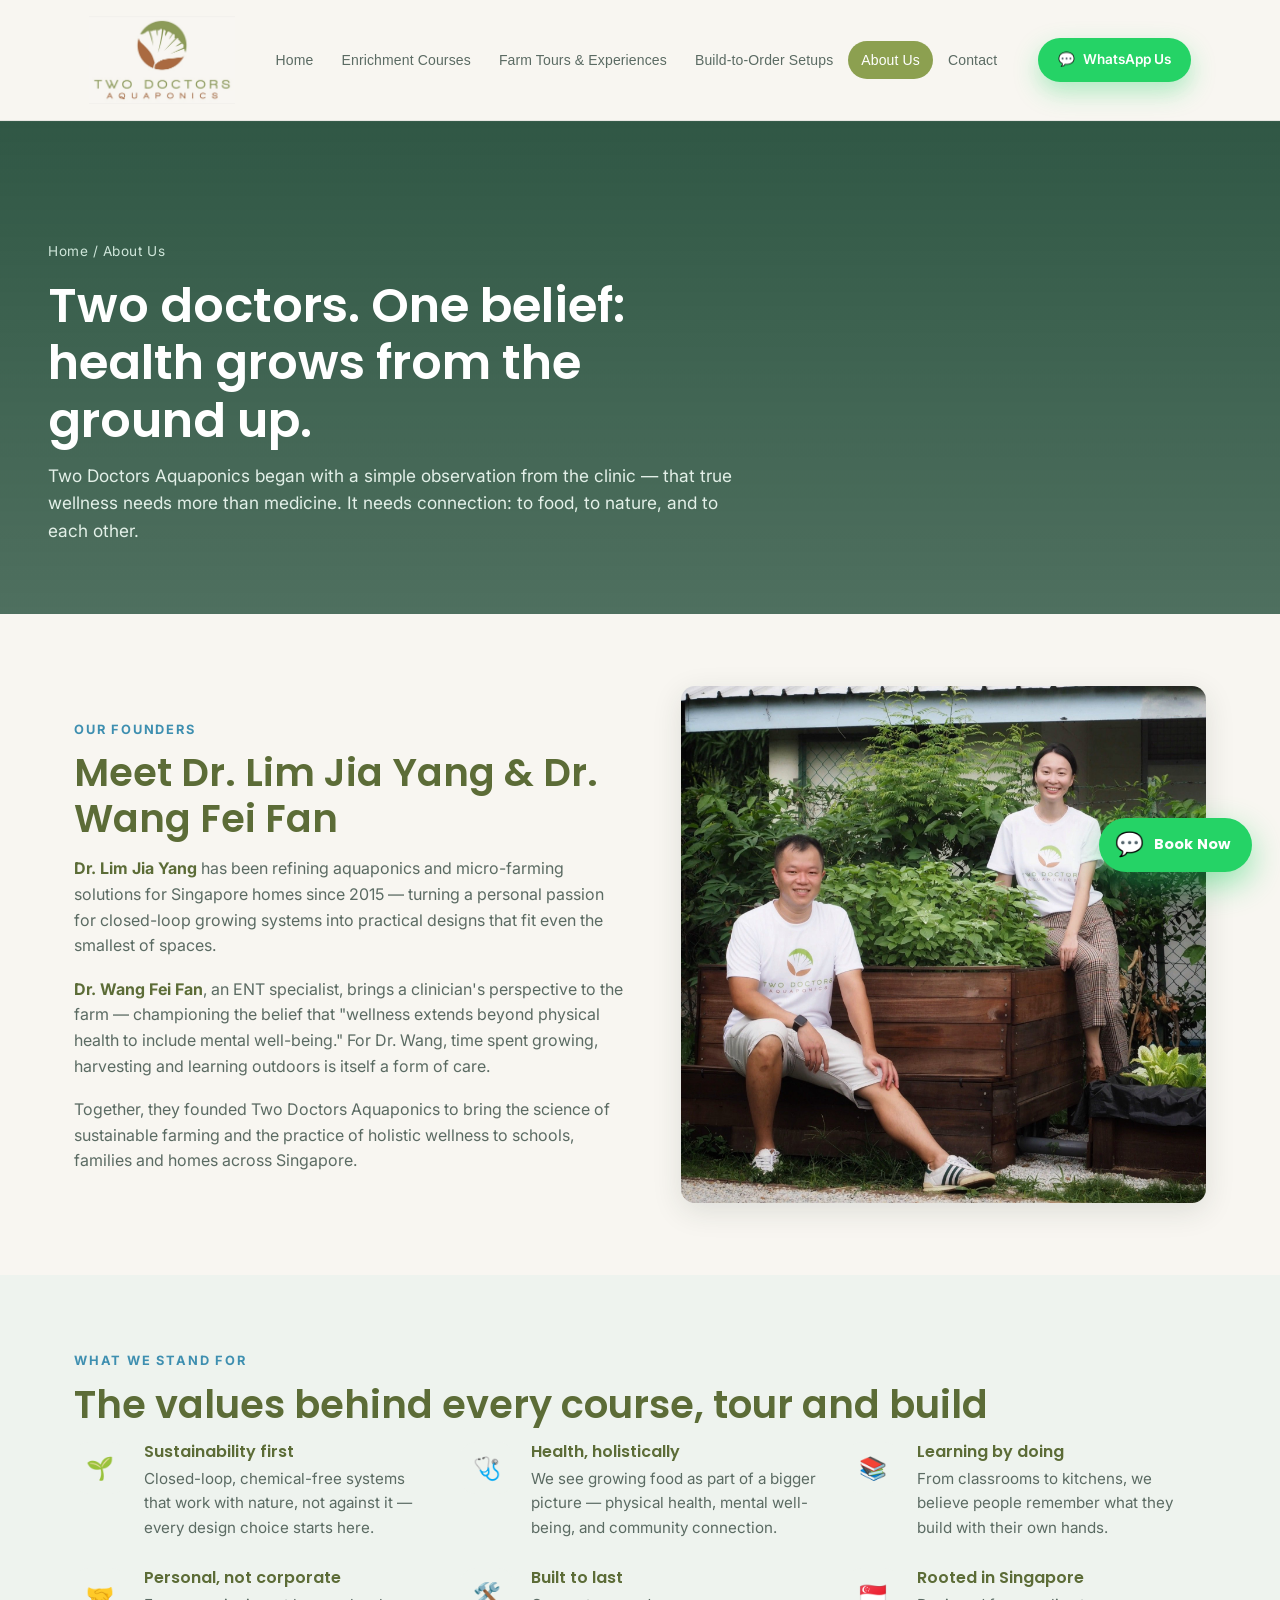
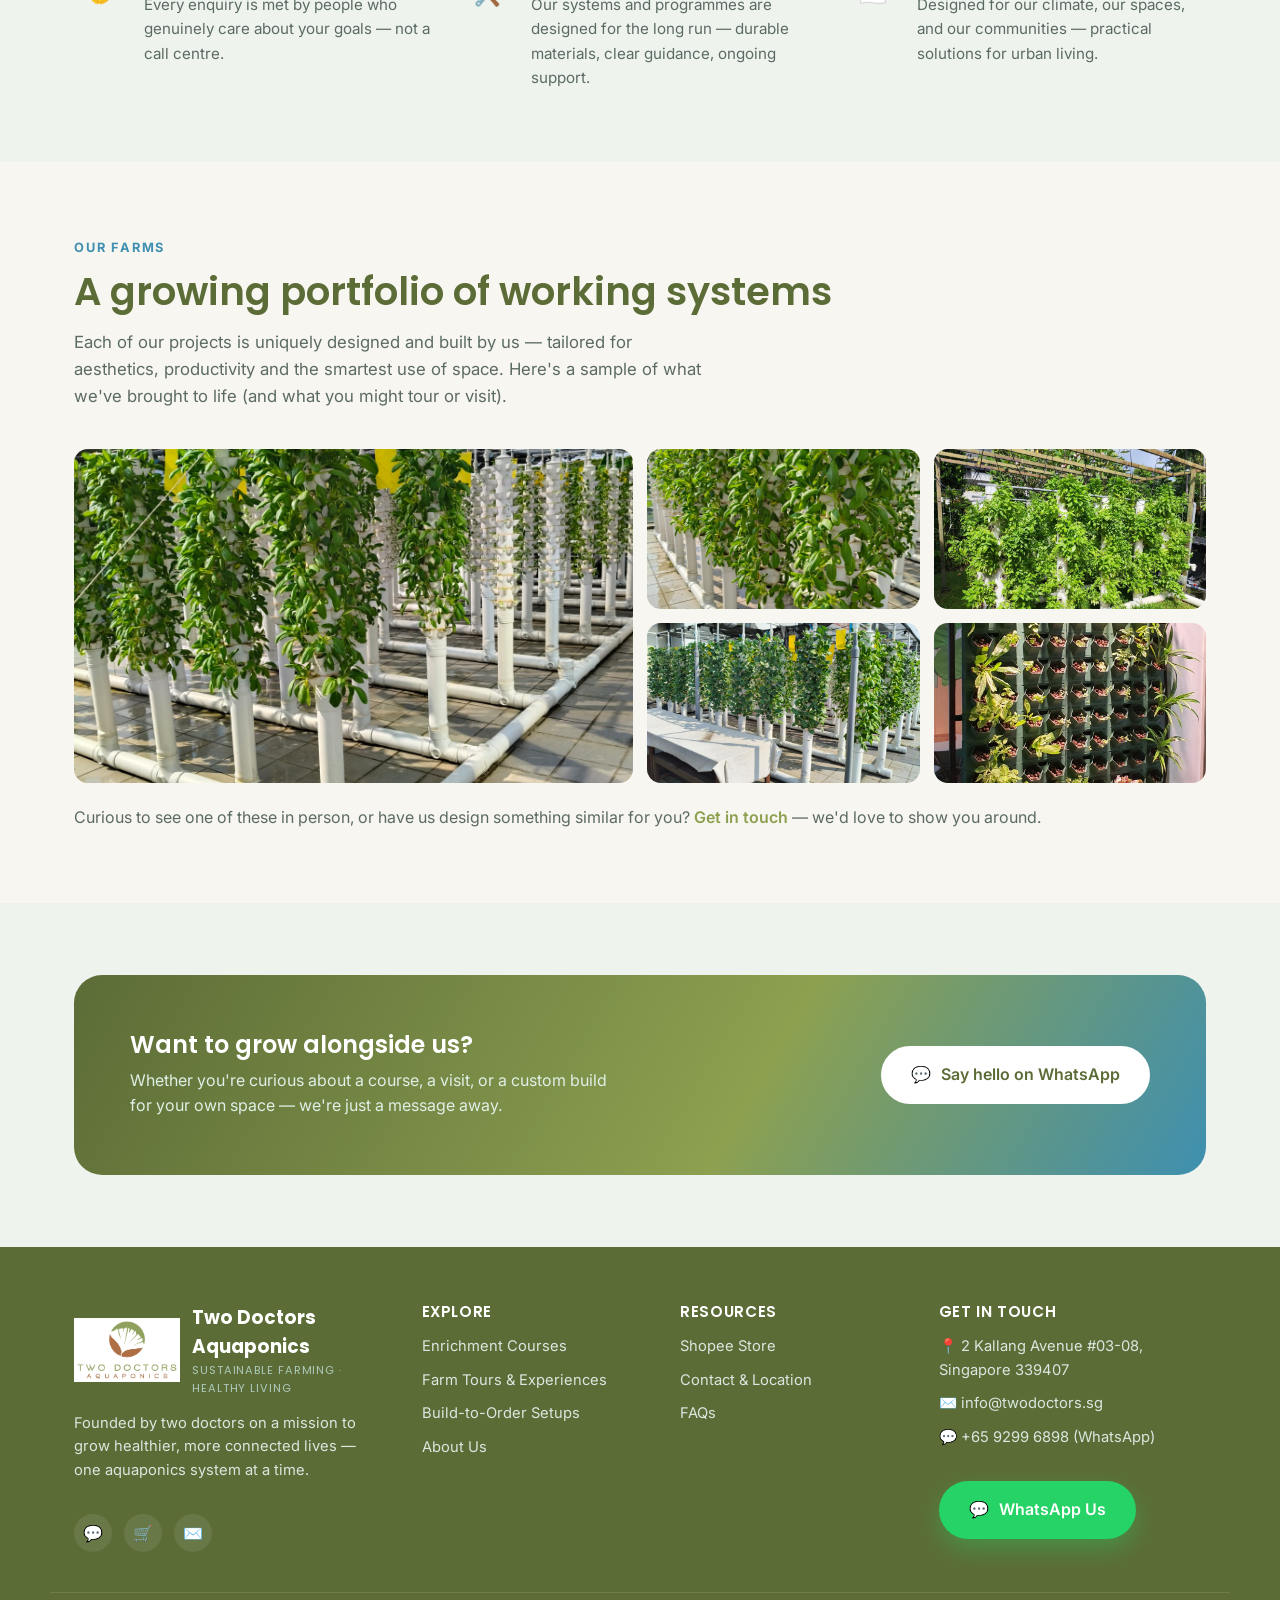
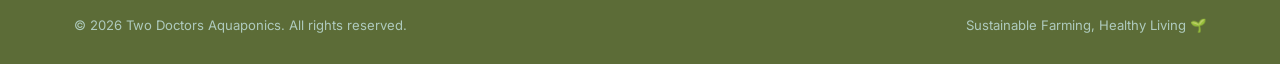
==== commit 7f5c7fdc: "Add Kallang farm photos across site — pavilion, towers, BBQ grill Integrate 5 real photos from the K" ====
--- a/about.html
+++ b/about.html
@@ -34,6 +34,14 @@
     }
   }
   </script>
+  <!-- Google tag (gtag.js) -->
+  <script async src="https://www.googletagmanager.com/gtag/js?id=G-MBF3VXY082"></script>
+  <script>
+    window.dataLayer = window.dataLayer || [];
+    function gtag(){dataLayer.push(arguments);}
+    gtag('js', new Date());
+    gtag('config', 'G-MBF3VXY082');
+  </script>
 </head>
 <body>
   <header class="site-header">
@@ -122,11 +130,11 @@
       <h2 class="section-title">A growing portfolio of working systems</h2>
       <p class="section-subtitle">Each of our projects is uniquely designed and built by us — tailored for aesthetics, productivity and the smartest use of space. Here's a sample of what we've brought to life (and what you might tour or visit).</p>
       <div class="gallery">
-        <img class="span-2" src="images/farm-3.jpg" alt="Vertical Aquaponics Tower at Owl Farm, densely covered in lush greenery" loading="lazy" />
-        <img src="images/farm-2.jpg" alt="Aquaponics Garden at Little Forest, an outdoor educational garden growing under netting" loading="lazy" />
+        <img class="span-2" src="images/kallang-farm-wide.jpg" alt="Wide view of the vertical aquaponics tower farm at our Kallang location, with rows of lush growing towers under shade netting and blue sky" loading="lazy" />
+        <img src="images/kallang-towers-closeup.jpg" alt="Close-up of thriving vertical aquaponics towers with dense green foliage at our Kallang farm" loading="lazy" />
+        <img src="images/farm-3.jpg" alt="Vertical Aquaponics Tower at Owl Farm, densely covered in lush greenery" loading="lazy" />
+        <img src="images/kallang-towers-rows.jpg" alt="Rows of vertical aquaponics growing towers at our Kallang farm, packed with leafy greens" loading="lazy" />
         <img src="images/aesthetic-design.jpg" alt="Aquaponics Vertical Aesthetic Wall, an indoor installation at Little Forest with a fish tank base" loading="lazy" />
-        <img src="images/farm-5.jpg" alt="Aquaponics farm with an NFT system on the rooftop at BR Farm, shaded with netting" loading="lazy" />
-        <img src="images/farm-4.jpg" alt="Raised media beds with an auto-siphon system at Elitez Farm, an urban garden beside a fish tank" loading="lazy" />
       </div>
       <p style="color:var(--color-muted); margin-top:22px;">Curious to see one of these in person, or have us design something similar for you? <a href="contact.html" style="color:var(--color-primary); font-weight:600;">Get in touch</a> — we'd love to show you around.</p>
     </div>
